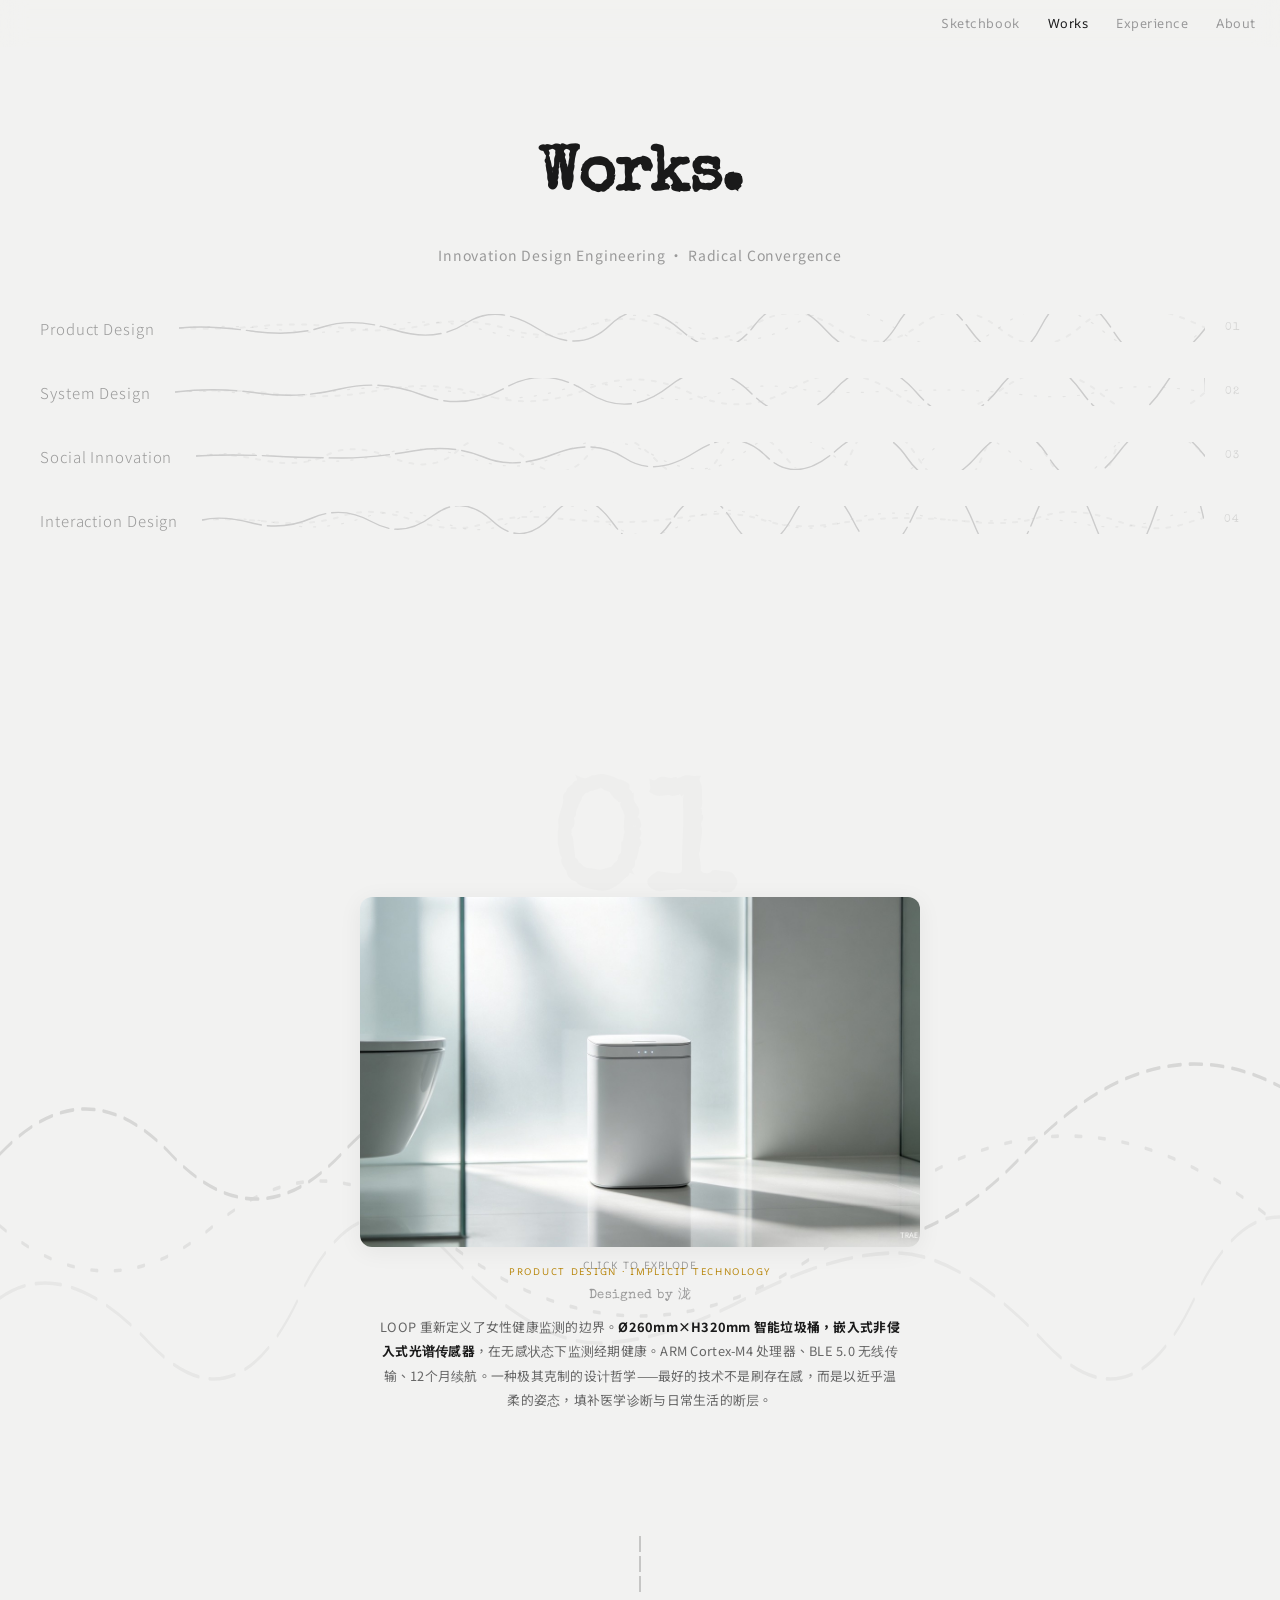
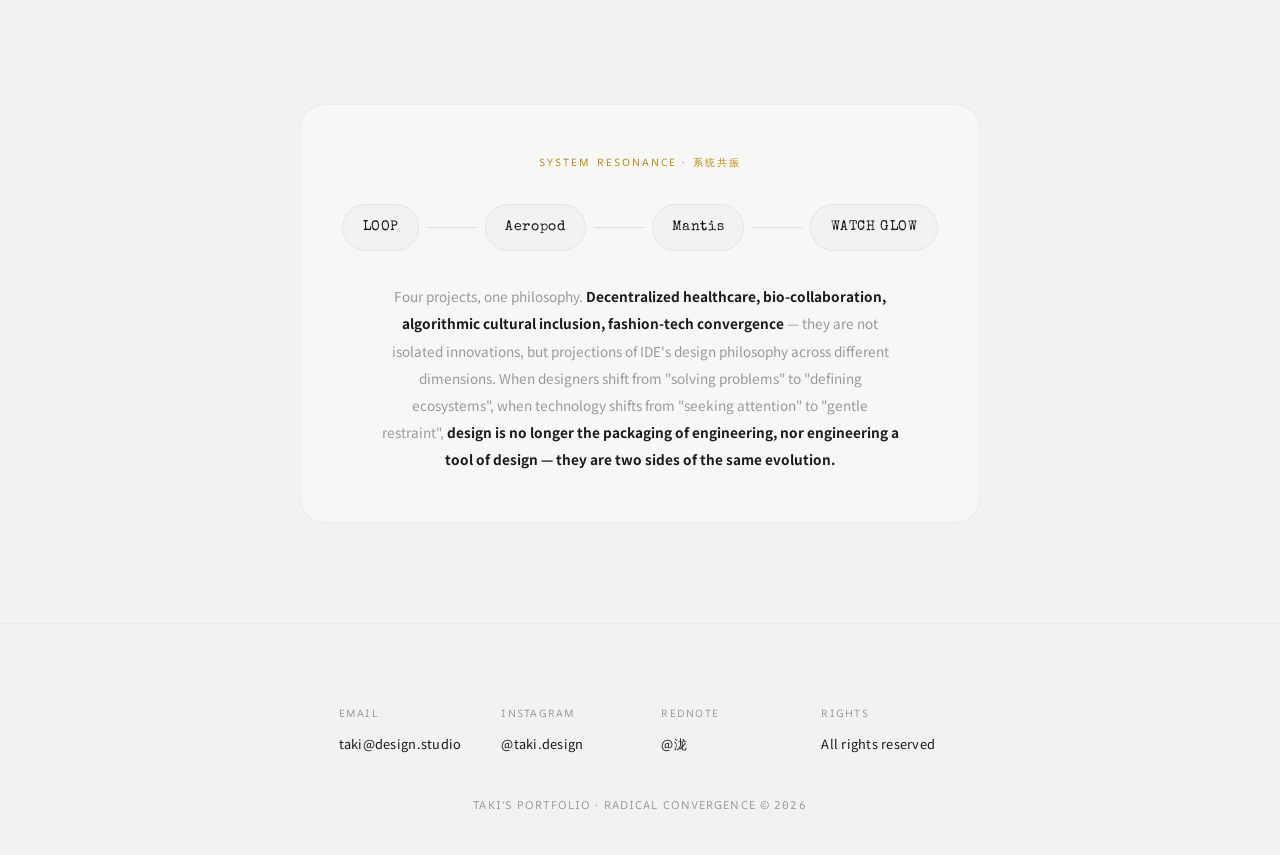
==== index.html @ 467ad5ac "Add files via upload" ====
<!-- Generated by Trae Work -->
<!DOCTYPE html>
<html lang="zh-CN">
<head>
<meta charset="UTF-8">
<meta name="viewport" content="width=device-width, initial-scale=1.0">
<title>Taki's Portfolio</title>
<link rel="preconnect" href="https://fonts.googleapis.com">
<link rel="preconnect" href="https://fonts.gstatic.com" crossorigin>
<link href="https://fonts.googleapis.com/css2?family=Special+Elite&display=swap" rel="stylesheet">
<link href="https://fonts.googleapis.com/css2?family=AR+One+Sans:wght@400;500&display=swap" rel="stylesheet">
<link href="https://fonts.googleapis.com/css2?family=Noto+Sans+HK:wght@300;400;700&display=swap" rel="stylesheet">
<style>
:root{
  --bg:#F2F2F1;--ink:#1a1a1a;--muted:#999;--rule:#ccc;--accent:#b8860b;
  --font-title:'Special Elite','Noto Sans HK',serif;
  --font-nav:'AR One Sans',-apple-system,sans-serif;
  --font-body:'Noto Sans HK','Noto Sans SC',-apple-system,sans-serif;
}
*,*::before,*::after{box-sizing:border-box;margin:0;padding:0}
html{scroll-behavior:smooth;background:var(--bg);color:var(--ink);font-family:var(--font-body);font-size:16px;line-height:1.8;-webkit-font-smoothing:antialiased}
body{background:var(--bg);overflow-x:hidden}
::-webkit-scrollbar{width:3px}
::-webkit-scrollbar-track{background:transparent}
::-webkit-scrollbar-thumb{background:rgba(0,0,0,0.1);border-radius:2px}
::selection{background:rgba(0,0,0,0.08)}

/* ===== 固定头部 ===== */
header{
  display:flex;justify-content:flex-end;align-items:center;
  padding:12px 24px;position:fixed;top:0;left:0;right:0;z-index:100;
  background:rgba(242,242,241,0.8);backdrop-filter:blur(12px);-webkit-backdrop-filter:blur(12px);
}
.nav-links{display:flex;gap:28px;font-size:13px;font-family:var(--font-nav);letter-spacing:.04em}
.nav-links a{color:var(--muted);text-decoration:none;transition:color .25s}
.nav-links a:hover{color:#555}
.nav-links a.active{color:var(--ink)}

/* ===== 介绍区域 ===== */
.intro{padding:120px 24px 80px;text-align:center}
.intro-title{font-family:var(--font-title);font-size:clamp(42px,6vw,64px);font-weight:700;letter-spacing:-1px;margin-bottom:8px}
.intro-sub{font-family:var(--font-body);font-size:14px;color:var(--muted);letter-spacing:.06em}

/* 液态玻璃标题 */
.liquid-title{display:flex;justify-content:center;align-items:center;flex-wrap:wrap;padding:40px 0 60px;gap:0;user-select:none}
.liquid-title .char{
  display:inline-block;font-family:var(--font-title);font-weight:700;
  font-size:clamp(64px,10vw,120px);line-height:1;letter-spacing:0;
  background:linear-gradient(180deg,rgba(255,255,255,0.95),rgba(220,220,225,0.7),rgba(180,185,195,0.5),rgba(210,215,220,0.65),rgba(255,255,255,0.9),rgba(200,205,215,0.55));
  -webkit-background-clip:text;background-clip:text;-webkit-text-fill-color:transparent;
  text-shadow:0 0 40px rgba(180,190,200,0.3),0 0 80px rgba(160,170,190,0.15),1px 1px 0 rgba(255,255,255,0.5),-1px -1px 0 rgba(0,0,0,0.04),2px 4px 8px rgba(0,0,0,0.06),0 8px 32px rgba(0,0,0,0.04);
  filter:drop-shadow(0 0 2px rgba(190,200,210,0.4));
  animation:charFloat var(--dur,8s) ease-in-out infinite;animation-delay:var(--delay,0s);position:relative;
}
@keyframes charFloat{
  0%,100%{transform:translateY(0) translateX(0) rotate(var(--rot,0deg)) scale(1)}
  15%{transform:translateY(var(--y1,-12px)) translateX(var(--x1,4px)) rotate(calc(var(--rot,0deg) + 1.5deg)) scale(1.015)}
  35%{transform:translateY(var(--y2,10px)) translateX(var(--x2,-6px)) rotate(calc(var(--rot,0deg) - 2deg)) scale(0.992)}
  55%{transform:translateY(var(--y3,-8px)) translateX(var(--x3,3px)) rotate(calc(var(--rot,0deg) + 2.5deg)) scale(1.01)}
  75%{transform:translateY(var(--y4,6px)) translateX(var(--x4,-5px)) rotate(calc(var(--rot,0deg) - 1deg)) scale(0.995)}
  90%{transform:translateY(var(--y5,-4px)) translateX(var(--x5,2px)) rotate(calc(var(--rot,0deg) + 0.8deg)) scale(1.005)}
}
.liquid-title .char::after{
  content:attr(data-char);position:absolute;top:0;left:0;font-family:inherit;font-weight:inherit;font-size:inherit;
  background:linear-gradient(135deg,rgba(180,140,200,0.25),rgba(140,180,220,0.2),rgba(200,180,150,0.25),rgba(170,200,180,0.2));
  -webkit-background-clip:text;background-clip:text;-webkit-text-fill-color:transparent;
  transform:translate(2px,-1px);z-index:-1;pointer-events:none;
  animation:dispersionShift 3s ease-in-out infinite;animation-delay:var(--delay,0s);
}
@keyframes dispersionShift{0%,100%{transform:translate(2px,-1px);opacity:0.5}33%{transform:translate(-1.5px,2px);opacity:0.7}66%{transform:translate(3px,0.5px);opacity:0.35}}

/* 波浪导航线 — 液态流动动画 */
.category-nav{padding:40px 0 60px;max-width:1200px;margin:0 auto}
.category-line{display:flex;align-items:center;margin-bottom:24px;cursor:pointer;position:relative;padding:6px 0}
.category-line .label{font-family:var(--font-body);font-size:15px;font-weight:300;color:var(--muted);letter-spacing:.06em;white-space:nowrap;padding-right:24px;flex-shrink:0;transition:color .5s}
.category-line:hover .label{color:var(--ink)}
.category-line .line{flex:1;height:28px;position:relative;overflow:visible}
.category-line .line svg{position:absolute;top:0;left:0;width:100%;height:100%}
/* 底层波浪 — 粗线，缓慢流动 */
.category-line .line .w-base{fill:none;stroke:rgba(0,0,0,.04);stroke-width:2;stroke-linecap:round;animation:waveDrift 5s linear infinite}
/* 中层波浪 — 偏移相位，半透明 */
.category-line .line .w-mid{fill:none;stroke:rgba(0,0,0,.06);stroke-width:1.2;stroke-linecap:round;animation:waveDrift 4s linear infinite reverse}
/* 顶层波浪 — 主线条，流动 */
.category-line .line .w-top{fill:none;stroke:var(--rule);stroke-width:1.4;stroke-linecap:round;transition:stroke .5s;animation:waveFlow 3.5s ease-in-out infinite}
.category-line:hover .line .w-top{stroke:var(--accent)}
/* 高光线 — 液态光泽 */
.category-line .line .w-glow{fill:none;stroke:rgba(184,134,11,.15);stroke-width:1;stroke-linecap:round;animation:waveFlow 3.5s ease-in-out infinite .5s;opacity:0;transition:opacity .5s}
.category-line:hover .line .w-glow{opacity:1}
.category-line .index{font-family:var(--font-title);font-size:.7rem;color:rgba(0,0,0,.12);letter-spacing:.08em;padding-left:20px;flex-shrink:0;transition:color .5s}
.category-line:hover .index{color:var(--accent)}
@keyframes waveFlow{0%,100%{stroke-dashoffset:0}50%{stroke-dashoffset:40}}
@keyframes waveDrift{0%{stroke-dashoffset:0}100%{stroke-dashoffset:120}}

/* ===== 面板波浪底纹 ===== */
.panel-wave-bg{
  position:absolute;inset:0;pointer-events:none;z-index:0;overflow:hidden;
  opacity:.12;
}
.panel-wave-bg svg{
  position:absolute;width:200%;height:100%;
  animation:panelWaveSway 12s linear infinite;
}
.panel-wave-bg svg:nth-child(2){animation-duration:16s;animation-direction:reverse;opacity:.6;top:8%}
.panel-wave-bg svg:nth-child(3){animation-duration:20s;top:16%;opacity:.4}
.panel-wave-bg path{fill:none;stroke:var(--ink);stroke-width:.8;stroke-linecap:round}
@keyframes panelWaveSway{0%{transform:translateX(0)}100%{transform:translateX(-50%)}}

/* 液态流失特效 */
.liquid-strip{position:absolute;top:0;background-size:cover;background-repeat:no-repeat;filter:blur(0px);transition:transform .9s cubic-bezier(.4,0,.2,1),opacity .9s ease .15s,filter .9s ease;pointer-events:none;z-index:10;border-radius:0}
.liquid-strip.melt{transform:scaleY(3.5) translateY(40px);filter:blur(5px);opacity:0}

/* ===== 全屏滚动容器 ===== */
.snap-container{
  scroll-snap-type:y mandatory;
  overflow-y:scroll;
  height:100vh;
  scroll-behavior:smooth;
}

/* ===== 每个产品面板 ===== */
.project-panel{
  scroll-snap-align:start;
  height:100vh;
  position:relative;
  display:flex;flex-direction:column;align-items:center;justify-content:center;
  overflow:hidden;
  background:var(--bg);
  padding:60px 24px;
}

/* 项目编号 */
.panel-number{
  position:absolute;top:80px;left:50%;transform:translateX(-50%);
  font-family:var(--font-title);font-size:clamp(5rem,12vw,10rem);font-weight:700;
  color:rgba(0,0,0,.015);line-height:1;user-select:none;pointer-events:none;z-index:0;
}

/* 产品图容器 */
.product-stage{
  position:relative;z-index:2;cursor:pointer;
  width:min(560px,80vw);
  transition:transform .3s;
}
.product-stage:hover{transform:scale(1.005)}

/* 产品图 */
.product-img{
  width:100%;height:auto;aspect-ratio:16/10;object-fit:cover;
  border-radius:12px;
  box-shadow:0 4px 24px rgba(0,0,0,.06);
  transition:opacity .6s;
  display:block;
}
.product-img.dissolved{opacity:0;pointer-events:none;transition:opacity .8s ease}

/* 点击提示 */
.click-cue{
  position:absolute;bottom:-28px;left:50%;transform:translateX(-50%);
  font-family:var(--font-nav);font-size:.65rem;letter-spacing:.12em;
  color:var(--muted);text-transform:uppercase;white-space:nowrap;
  pointer-events:none;transition:opacity .3s;
}
.product-stage.dissolved .click-cue{opacity:0}

/* 产品信息文字 */
.panel-info{
  text-align:center;margin-top:16px;z-index:2;
  max-width:520px;transition:opacity .5s;
}
.panel-info .panel-tag{
  font-family:var(--font-nav);font-size:.6rem;letter-spacing:.18em;text-transform:uppercase;color:var(--accent);
}
.panel-info .panel-designer{
  font-family:var(--font-title);font-size:.8rem;color:var(--muted);letter-spacing:.04em;margin-top:4px;
}
.panel-info .panel-desc{
  font-family:var(--font-body);font-size:.8rem;line-height:1.9;color:#666;letter-spacing:.02em;margin-top:8px;
}
.panel-info .panel-desc strong{font-weight:700;color:var(--ink)}

/* ===== 爆炸图 ===== */
/* 爆炸阶段容器 */
.exploded-phase{
  position:absolute;inset:0;z-index:15;pointer-events:none;
  display:flex;align-items:center;justify-content:center;
}
.exploded-phase.active{pointer-events:auto}

/* 爆炸组件 —— 按空间拼接位置排列 */
.exploded-part{
  position:absolute;top:50%;left:50%;
  width:min(150px,24vw);
  transform:translate(-50%,-50%) scale(0);
  opacity:0;
  transition:transform .7s cubic-bezier(.34,1.56,.64,1),opacity .4s;
  cursor:pointer;z-index:2;
}
.exploded-part.burst{
  transform:translate(var(--tx),var(--ty)) scale(1);
  opacity:1;
}
.exploded-part .part-img{
  width:100%;aspect-ratio:16/10;object-fit:cover;
  border-radius:8px;box-shadow:0 6px 24px rgba(0,0,0,.1);
  transition:box-shadow .3s,transform .3s;
}
.exploded-part:hover .part-img{box-shadow:0 10px 36px rgba(0,0,0,.16);transform:scale(1.04)}
.exploded-part .part-label{
  display:block;text-align:center;margin-top:4px;
  font-family:var(--font-nav);font-size:.6rem;letter-spacing:.06em;
  color:var(--ink);opacity:0;transform:translateY(6px);
  transition:all .4s .15s;
}
.exploded-part.burst .part-label{opacity:1;transform:translateY(0)}

/* 连接线 */
.exploded-svg{
  position:absolute;top:0;left:0;width:100%;height:100%;
  pointer-events:none;z-index:1;
}
.exploded-line{
  fill:none;stroke:rgba(184,134,11,.3);stroke-width:1;
  stroke-dasharray:6 4;opacity:0;transition:opacity .3s;
}
.exploded-line.burst{opacity:1;animation:drawLine .8s ease-out forwards}
@keyframes drawLine{from{stroke-dashoffset:300}to{stroke-dashoffset:0}}

/* 详情浮层 */
.exploded-detail{
  display:none;position:absolute;z-index:25;
  background:rgba(255,255,255,.92);backdrop-filter:blur(16px);-webkit-backdrop-filter:blur(16px);
  border:1px solid rgba(0,0,0,.08);border-radius:12px;
  padding:1rem 1.2rem;box-shadow:0 8px 32px rgba(0,0,0,.08);
  text-align:center;pointer-events:none;width:220px;
}
.exploded-detail .detail-name{
  font-family:var(--font-title);font-size:.8rem;font-weight:700;color:var(--ink);margin-bottom:.3rem;
}
.exploded-detail .detail-desc{
  font-family:var(--font-body);font-size:.7rem;color:var(--muted);line-height:1.6;
}

/* Collapse 按钮 */
.collapse-btn{
  display:none;position:absolute;bottom:24px;left:50%;transform:translateX(-50%);
  padding:8px 24px;font-family:var(--font-nav);font-size:.65rem;letter-spacing:.1em;
  text-transform:uppercase;color:var(--muted);background:transparent;
  border:1px solid rgba(0,0,0,.12);border-radius:20px;cursor:pointer;
  transition:all .3s;z-index:20;
}
.collapse-btn:hover{color:var(--ink);border-color:rgba(0,0,0,.3)}
.collapse-btn.visible{display:block}

/* 滚动指示器 */
.scroll-indicator{
  position:absolute;bottom:12px;left:50%;transform:translateX(-50%);
  display:flex;flex-direction:column;align-items:center;gap:4px;
  opacity:0;transition:opacity .5s;pointer-events:none;z-index:1;
}
.scroll-indicator span{
  width:1px;height:16px;background:var(--muted);animation:scrollFade 2s ease-in-out infinite;
}
.scroll-indicator span:nth-child(2){animation-delay:.3s}
.scroll-indicator span:nth-child(3){animation-delay:.6s}
@keyframes scrollFade{0%,100%{opacity:.2}50%{opacity:.8}}
.scroll-indicator.visible{opacity:1}

/* ===== 系统与页脚 ===== */
.system-section{padding:100px 24px;text-align:center;background:var(--bg)}
.system-box{max-width:680px;margin:0 auto;padding:3rem 2rem;background:rgba(255,255,255,.4);backdrop-filter:blur(20px);-webkit-backdrop-filter:blur(20px);border:1px solid rgba(0,0,0,.05);border-radius:24px}
.system-label{font-family:var(--font-nav);font-size:.65rem;letter-spacing:.2em;text-transform:uppercase;color:var(--accent);margin-bottom:2rem}
.system-nodes{display:flex;justify-content:center;align-items:center;gap:0;flex-wrap:wrap;margin-bottom:2rem}
.system-node{font-family:var(--font-title);font-size:.9rem;color:var(--ink);letter-spacing:.04em;padding:.6rem 1.2rem;background:rgba(0,0,0,.02);border:1px solid rgba(0,0,0,.06);border-radius:40px}
.system-connector{width:50px;height:1px;background:rgba(0,0,0,.1);align-self:center;margin:0 .5rem}
.system-text{font-family:var(--font-body);font-size:.85rem;line-height:2;color:var(--muted);max-width:520px;margin:0 auto}
.system-text strong{font-weight:700;color:var(--ink)}

footer{padding:80px 24px 40px;text-align:center;border-top:1px solid rgba(0,0,0,.04);background:var(--bg)}
.footer-grid{display:flex;justify-content:center;gap:40px;flex-wrap:wrap;margin-bottom:40px}
.footer-col{text-align:left;min-width:120px}
.footer-col .label{font-family:var(--font-nav);font-size:.65rem;letter-spacing:.12em;text-transform:uppercase;color:var(--muted);margin-bottom:.6rem}
.footer-col .value{font-family:var(--font-body);font-size:.8rem;color:var(--ink);letter-spacing:.02em;line-height:1.8}
.footer-col a{color:var(--ink);text-decoration:none}
.footer-col a:hover{text-decoration:underline}
.footer-credit{font-family:var(--font-nav);font-size:.7rem;letter-spacing:.1em;color:var(--muted);text-transform:uppercase}

@media(max-width:768px){
  .project-panel{padding:80px 16px}
  .product-stage{width:min(400px,90vw)}
  .exploded-part{width:min(110px,30vw)}
  .panel-number{top:80px;font-size:clamp(3.5rem,10vw,6rem)}
  .footer-grid{gap:24px}
  .system-nodes{flex-direction:column;gap:1rem}
  .system-connector{width:1px;height:24px;margin:0}
}
@media(max-width:480px){
  .product-stage{width:min(300px,92vw)}
  .exploded-part{width:min(90px,36vw)}
  .exploded-detail{width:180px;padding:.7rem}
}
</style>
</head>
<body>

<header>
  <nav class="nav-links">
    <a href="#">Sketchbook</a>
    <a href="#" class="active">Works</a>
    <a href="#">Experience</a>
    <a href="#">About</a>
  </nav>
</header>

<!-- 介绍 -->
<div class="intro">
  <h1 class="intro-title">Works.</h1>
  <p class="intro-sub">Innovation Design Engineering · Radical Convergence</p>
  <div class="category-nav">
    <div class="category-line" data-project="loop"><span class="label">Product Design</span><span class="line"><svg viewBox="0 0 1000 28" preserveAspectRatio="none"><path class="w-base" d="M0,14 Q40,16 80,12 T160,14 T240,11 T320,15 T400,12 T480,16 T560,11 T640,14 T720,12 T800,15 T880,11 T1000,14" stroke-dasharray="4 8"/><path class="w-mid" d="M0,14 Q50,10 100,16 T200,12 T300,17 T400,11 T500,15 T600,10 T700,16 T800,13 T900,17 T1000,14" stroke-dasharray="2 12"/><path class="w-top" d="M0,14 Q30,11 70,17 T140,13 T210,16 T280,9 T350,15 T420,11 T490,17 T560,12 T630,16 T700,10 T770,15 T840,12 T910,17 T1000,14" stroke-dasharray="60 6"/><path class="w-glow" d="M0,14 Q30,11 70,17 T140,13 T210,16 T280,9 T350,15 T420,11 T490,17 T560,12 T630,16 T700,10 T770,15 T840,12 T910,17 T1000,14" stroke-dasharray="40 10"/></svg></span><span class="index">01</span></div>
    <div class="category-line" data-project="aeropod"><span class="label">System Design</span><span class="line"><svg viewBox="0 0 1000 28" preserveAspectRatio="none"><path class="w-base" d="M0,14 Q50,10 100,16 T200,12 T300,17 T400,11 T500,15 T600,10 T700,16 T800,13 T900,17 T1000,14" stroke-dasharray="4 8"/><path class="w-mid" d="M0,14 Q35,12 75,16 T150,14 T225,10 T300,18 T375,12 T450,14 T525,16 T600,10 T675,14 T750,12 T825,17 T900,13 T1000,14" stroke-dasharray="2 12"/><path class="w-top" d="M0,14 Q40,9 80,15 T160,11 T240,17 T320,10 T400,14 T480,8 T560,16 T640,12 T720,15 T800,10 T880,14 T960,8 T1000,14" stroke-dasharray="60 6"/><path class="w-glow" d="M0,14 Q40,9 80,15 T160,11 T240,17 T320,10 T400,14 T480,8 T560,16 T640,12 T720,15 T800,10 T880,14 T960,8 T1000,14" stroke-dasharray="40 10"/></svg></span><span class="index">02</span></div>
    <div class="category-line" data-project="mantis"><span class="label">Social Innovation</span><span class="line"><svg viewBox="0 0 1000 28" preserveAspectRatio="none"><path class="w-base" d="M0,14 Q25,10 65,18 T130,13 T195,16 T260,8 T325,15 T390,11 T455,17 T520,12 T585,16 T650,10 T715,15 T780,13 T845,17 T910,12 T1000,14" stroke-dasharray="4 8"/><path class="w-mid" d="M0,14 Q45,8 95,16 T185,12 T275,17 T365,10 T455,14 T545,9 T635,16 T725,13 T815,17 T905,11 T1000,14" stroke-dasharray="2 12"/><path class="w-top" d="M0,14 Q35,12 75,14 T145,16 T215,9 T285,15 T355,12 T425,16 T495,10 T565,14 T635,8 T705,16 T775,13 T845,15 T915,10 T1000,14" stroke-dasharray="60 6"/><path class="w-glow" d="M0,14 Q35,12 75,14 T145,16 T215,9 T285,15 T355,12 T425,16 T495,10 T565,14 T635,8 T705,16 T775,13 T845,15 T915,10 T1000,14" stroke-dasharray="40 10"/></svg></span><span class="index">03</span></div>
    <div class="category-line" data-project="watchglow"><span class="label">Interaction Design</span><span class="line"><svg viewBox="0 0 1000 28" preserveAspectRatio="none"><path class="w-base" d="M0,14 Q30,12 70,16 T140,10 T210,14 T280,18 T350,12 T420,16 T490,10 T560,14 T630,18 T700,12 T770,16 T840,10 T910,14 T980,18 T1000,14" stroke-dasharray="4 8"/><path class="w-mid" d="M0,14 Q40,10 80,18 T160,12 T240,16 T320,10 T400,14 T480,18 T560,12 T640,16 T720,10 T800,14 T880,18 T960,12 T1000,14" stroke-dasharray="2 12"/><path class="w-top" d="M0,14 Q20,9 50,17 T110,12 T170,16 T230,10 T290,15 T350,9 T410,17 T470,13 T530,16 T590,10 T650,15 T710,9 T770,17 T830,13 T890,16 T950,10 T1000,14" stroke-dasharray="60 6"/><path class="w-glow" d="M0,14 Q20,9 50,17 T110,12 T170,16 T230,10 T290,15 T350,9 T410,17 T470,13 T530,16 T590,10 T650,15 T710,9 T770,17 T830,13 T890,16 T950,10 T1000,14" stroke-dasharray="40 10"/></svg></span><span class="index">04</span></div>
  </div>
</div>

<!-- 全屏滚动产品面板 -->
<div class="snap-container" id="snapContainer">

  <!-- ==================== LOOP ==================== -->
  <section class="project-panel" id="loop-panel">
    <div class="panel-number">01</div>
    <div class="panel-wave-bg">
      <svg viewBox="0 0 1200 200" preserveAspectRatio="none"><path d="M0,100 Q40,80 80,100 T160,100 T240,80 T320,100 T400,120 T480,100 T560,80 T640,100 T720,120 T800,100 T880,80 T960,100 T1040,120 T1120,100 T1200,100" stroke-dasharray="6 4"/></svg>
      <svg viewBox="0 0 1200 200" preserveAspectRatio="none"><path d="M0,100 Q50,120 100,100 T200,100 T300,120 T400,100 T500,80 T600,100 T700,120 T800,100 T900,80 T1000,100 T1100,120 T1200,100" stroke-dasharray="3 8"/></svg>
      <svg viewBox="0 0 1200 200" preserveAspectRatio="none"><path d="M0,100 Q30,90 70,110 T140,100 T210,90 T280,110 T350,100 T420,90 T490,110 T560,100 T630,90 T700,110 T770,100 T840,90 T910,110 T980,100 T1050,90 T1120,110 T1200,100" stroke-dasharray="12 5"/></svg>
    </div>

    <div class="product-stage" id="loop-stage">
      <img class="product-img" id="loop-img" src="assets/loop_hero.jpg" alt="LOOP">
      <span class="click-cue">Click to Explode</span>
    </div>

    <div class="panel-info" id="loop-info">
      <p class="panel-tag">Product Design · Implicit Technology</p>
      <p class="panel-designer">Designed by 泷</p>
      <p class="panel-desc">LOOP 重新定义了女性健康监测的边界。<strong>Ø260mm×H320mm 智能垃圾桶，嵌入式非侵入式光谱传感器</strong>，在无感状态下监测经期健康。ARM Cortex-M4 处理器、BLE 5.0 无线传输、12个月续航。一种极其克制的设计哲学——最好的技术不是刷存在感，而是以近乎温柔的姿态，填补医学诊断与日常生活的断层。</p>
    </div>

    <!-- 爆炸图阶段 -->
    <div class="exploded-phase" id="loop-phase">
      <!-- 空间拼接位置：LOOP 垃圾桶结构 -->
      <!-- 顶盖 → 上 -->
      <div class="exploded-part" data-part="top" style="--tx:clamp(-10px,-2vw,10px);--ty:clamp(-180px,-24vw,-140px)">
        <img class="part-img" src="assets/loop_top.jpg" alt="顶盖"><span class="part-label">桶盖 · 开合结构</span>
      </div>
      <!-- PCB → 右上 -->
      <div class="exploded-part" data-part="pcb" style="--tx:clamp(160px,22vw,240px);--ty:clamp(-80px,-12vw,-60px)">
        <img class="part-img" src="assets/loop_internal.jpg" alt="PCB"><span class="part-label">PCB · 主板</span>
      </div>
      <!-- 传感器 → 右 -->
      <div class="exploded-part" data-part="sensor" style="--tx:clamp(180px,26vw,260px);--ty:clamp(20px,4vw,40px)">
        <img class="part-img" src="assets/loop_sensor.jpg" alt="传感器"><span class="part-label">光学传感器阵列</span>
      </div>
      <!-- BLE → 左上 -->
      <div class="exploded-part" data-part="ble" style="--tx:clamp(-140px,-20vw,-200px);--ty:clamp(-100px,-14vw,-80px)">
        <img class="part-img" src="assets/loop_ble.jpg" alt="BLE模块"><span class="part-label">BLE 无线模块</span>
      </div>
      <!-- 云端 → 下 -->
      <div class="exploded-part" data-part="cloud" style="--tx:clamp(10px,2vw,30px);--ty:clamp(160px,22vw,200px)">
        <img class="part-img" src="assets/loop_cloud.jpg" alt="云端平台"><span class="part-label">云端健康平台</span>
      </div>
      <!-- 连接线 -->
      <svg class="exploded-svg" viewBox="0 0 1000 560" preserveAspectRatio="xMidYMid meet">
        <line class="exploded-line" id="loop-line-top" x1="500" y1="280" x2="495" y2="120"/>
        <line class="exploded-line" id="loop-line-pcb" x1="500" y1="280" x2="700" y2="200"/>
        <line class="exploded-line" id="loop-line-sensor" x1="500" y1="280" x2="720" y2="310"/>
        <line class="exploded-line" id="loop-line-ble" x1="500" y1="280" x2="320" y2="180"/>
        <line class="exploded-line" id="loop-line-cloud" x1="500" y1="280" x2="520" y2="460"/>
      </svg>
      <div class="exploded-detail" id="loop-detail"><div class="detail-name"></div><div class="detail-desc"></div></div>
      <button class="collapse-btn" id="loop-collapse">Collapse</button>
    </div>

    <div class="scroll-indicator" id="loop-scroll">
      <span></span><span></span><span></span>
    </div>
  </section>

  <!-- ==================== AEROPOD ==================== -->
  <section class="project-panel" id="aeropod-panel">
    <div class="panel-number">02</div>
    <div class="panel-wave-bg">
      <svg viewBox="0 0 1200 200" preserveAspectRatio="none"><path d="M0,100 Q45,120 90,100 T180,100 T270,120 T360,100 T450,80 T540,100 T630,120 T720,100 T810,80 T900,100 T990,120 T1080,100 T1170,80 T1200,100" stroke-dasharray="6 4"/></svg>
      <svg viewBox="0 0 1200 200" preserveAspectRatio="none"><path d="M0,100 Q35,85 75,105 T150,100 T225,115 T300,100 T375,85 T450,100 T525,115 T600,100 T675,85 T750,100 T825,115 T900,100 T975,85 T1050,100 T1125,115 T1200,100" stroke-dasharray="3 8"/></svg>
      <svg viewBox="0 0 1200 200" preserveAspectRatio="none"><path d="M0,100 Q55,110 110,90 T220,100 T330,110 T440,95 T550,105 T660,90 T770,100 T880,110 T990,95 T1100,105 T1200,100" stroke-dasharray="12 5"/></svg>
    </div>

    <div class="product-stage" id="aeropod-stage">
      <img class="product-img" id="aeropod-img" src="assets/aeropod_hero.jpg" alt="Aeropod">
      <span class="click-cue">Click to Explode</span>
    </div>

    <div class="panel-info" id="aeropod-info">
      <p class="panel-tag">System Design · Climate Resilience</p>
      <p class="panel-designer">Designed by 泷</p>
      <p class="panel-desc">Aeropod 是极高技术落地能力的缩影。<strong>IP68 防水铝合金外壳 + 钛合金 Ø8mm 微孔曝气管，深入地下 40cm</strong>，每 cm² 含 200 个纳米级气孔。太阳能供电 + 边缘AI芯片预训练 2000+ 全球土壤样本库。从宏观气候命题切入，以微观工程实现最高维度的环保理想。</p>
    </div>

    <div class="exploded-phase" id="aeropod-phase">
      <!-- 空间拼接：土壤曝气系统 -->
      <!-- 地表单元 → 上 -->
      <div class="exploded-part" data-part="surface" style="--tx:clamp(-10px,-2vw,10px);--ty:clamp(-170px,-22vw,-130px)">
        <img class="part-img" src="assets/aeropod_hero.jpg" alt="地表"><span class="part-label">地表单元</span>
      </div>
      <!-- 管道 → 右下 -->
      <div class="exploded-part" data-part="pipe" style="--tx:clamp(140px,20vw,220px);--ty:clamp(80px,12vw,110px)">
        <img class="part-img" src="assets/aeropod_internal.jpg" alt="管道"><span class="part-label">曝气管道系统</span>
      </div>
      <!-- 探头 → 下 -->
      <div class="exploded-part" data-part="probe" style="--tx:clamp(20px,4vw,50px);--ty:clamp(160px,22vw,200px)">
        <img class="part-img" src="assets/aeropod_sensor.jpg" alt="探头"><span class="part-label">土壤传感器探头</span>
      </div>
      <!-- AI核心 → 左上 -->
      <div class="exploded-part" data-part="ai" style="--tx:clamp(-140px,-20vw,-200px);--ty:clamp(-40px,-6vw,-20px)">
        <img class="part-img" src="assets/aeropod_ai.jpg" alt="AI核心"><span class="part-label">智能控制核心</span>
      </div>
      <svg class="exploded-svg" viewBox="0 0 1000 560" preserveAspectRatio="xMidYMid meet">
        <line class="exploded-line" id="aeropod-line-surface" x1="500" y1="280" x2="495" y2="130"/>
        <line class="exploded-line" id="aeropod-line-pipe" x1="500" y1="280" x2="680" y2="380"/>
        <line class="exploded-line" id="aeropod-line-probe" x1="500" y1="280" x2="540" y2="460"/>
        <line class="exploded-line" id="aeropod-line-ai" x1="500" y1="280" x2="320" y2="240"/>
      </svg>
      <div class="exploded-detail" id="aeropod-detail"><div class="detail-name"></div><div class="detail-desc"></div></div>
      <button class="collapse-btn" id="aeropod-collapse">Collapse</button>
    </div>

    <div class="scroll-indicator" id="aeropod-scroll">
      <span></span><span></span><span></span>
    </div>
  </section>

  <!-- ==================== MANTIS ==================== -->
  <section class="project-panel" id="mantis-panel">
    <div class="panel-number">03</div>
    <div class="panel-wave-bg">
      <svg viewBox="0 0 1200 200" preserveAspectRatio="none"><path d="M0,100 Q30,75 60,95 T120,100 T180,115 T240,100 T300,85 T360,100 T420,115 T480,100 T540,85 T600,100 T660,115 T720,100 T780,85 T840,100 T900,115 T960,100 T1020,85 T1080,100 T1140,115 T1200,100" stroke-dasharray="6 4"/></svg>
      <svg viewBox="0 0 1200 200" preserveAspectRatio="none"><path d="M0,100 Q40,105 80,95 T160,100 T240,105 T320,95 T400,100 T480,105 T560,95 T640,100 T720,105 T800,95 T880,100 T960,105 T1040,95 T1120,100 T1200,95" stroke-dasharray="3 8"/></svg>
      <svg viewBox="0 0 1200 200" preserveAspectRatio="none"><path d="M0,100 Q25,85 55,110 T110,100 T165,85 T220,110 T275,100 T330,85 T385,110 T440,100 T495,85 T550,110 T605,100 T660,85 T715,110 T770,100 T825,85 T880,110 T935,100 T990,85 T1045,110 T1100,100 T1155,85 T1200,100" stroke-dasharray="12 5"/></svg>
    </div>

    <div class="product-stage" id="mantis-stage">
      <img class="product-img" id="mantis-img" src="assets/mantis_hero.jpg" alt="Mantis">
      <span class="click-cue">Click to Explode</span>
    </div>

    <div class="panel-info" id="mantis-info">
      <p class="panel-tag">Social Innovation · Accessibility</p>
      <p class="panel-designer">Designed by 泷</p>
      <p class="panel-desc">Mantis 祷告椅展示了设计工程中温情的人文底色。<strong>6061-T6 航空铝合金骨架，4.2kg 自重承重 150kg，折叠体积缩小 70%</strong>。6 自由度 CNC 球铰关节 + 液压阻尼器 + 三层复合压力分布垫。创新的终点不一定是赛博未来，也可以是让每一个人都在自己的信仰与文化中，获得应有的体面。</p>
    </div>

    <div class="exploded-phase" id="mantis-phase">
      <!-- 空间拼接：祷告椅结构 -->
      <!-- 框架 → 中心偏上（主结构） -->
      <div class="exploded-part" data-part="frame" style="--tx:clamp(-10px,-2vw,10px);--ty:clamp(-100px,-14vw,-80px)">
        <img class="part-img" src="assets/mantis_hero.jpg" alt="框架"><span class="part-label">主体框架</span>
      </div>
      <!-- 左关节 → 左 -->
      <div class="exploded-part" data-part="joint" style="--tx:clamp(-180px,-26vw,-240px);--ty:clamp(20px,4vw,40px)">
        <img class="part-img" src="assets/mantis_joint.jpg" alt="关节"><span class="part-label">铰接关节系统</span>
      </div>
      <!-- 支撑垫 → 下 -->
      <div class="exploded-part" data-part="pad" style="--tx:clamp(20px,4vw,50px);--ty:clamp(150px,20vw,180px)">
        <img class="part-img" src="assets/mantis_support.jpg" alt="支撑"><span class="part-label">自适应压力分布垫</span>
      </div>
      <!-- HCI → 右 -->
      <div class="exploded-part" data-part="hci" style="--tx:clamp(160px,22vw,220px);--ty:clamp(10px,2vw,30px)">
        <img class="part-img" src="assets/mantis_hci.jpg" alt="HCI界面"><span class="part-label">人机交互界面</span>
      </div>
      <svg class="exploded-svg" viewBox="0 0 1000 560" preserveAspectRatio="xMidYMid meet">
        <line class="exploded-line" id="mantis-line-frame" x1="500" y1="280" x2="495" y2="180"/>
        <line class="exploded-line" id="mantis-line-joint" x1="500" y1="280" x2="280" y2="310"/>
        <line class="exploded-line" id="mantis-line-pad" x1="500" y1="280" x2="540" y2="450"/>
        <line class="exploded-line" id="mantis-line-hci" x1="500" y1="280" x2="700" y2="300"/>
      </svg>
      <div class="exploded-detail" id="mantis-detail"><div class="detail-name"></div><div class="detail-desc"></div></div>
      <button class="collapse-btn" id="mantis-collapse">Collapse</button>
    </div>

    <div class="scroll-indicator" id="mantis-scroll">
      <span></span><span></span><span></span>
    </div>
  </section>

  <!-- ==================== WATCH GLOW ==================== -->
  <section class="project-panel" id="watchglow-panel">
    <div class="panel-number">04</div>
    <div class="panel-wave-bg">
      <svg viewBox="0 0 1200 200" preserveAspectRatio="none"><path d="M0,100 Q25,80 55,105 T110,100 T165,115 T220,100 T275,85 T330,100 T385,115 T440,100 T495,85 T550,100 T605,115 T660,100 T715,85 T770,100 T825,115 T880,100 T935,85 T990,100 T1045,115 T1100,100 T1155,85 T1200,100" stroke-dasharray="6 4"/></svg>
      <svg viewBox="0 0 1200 200" preserveAspectRatio="none"><path d="M0,100 Q20,90 50,110 T100,100 T150,90 T200,110 T250,100 T300,90 T350,110 T400,100 T450,90 T500,110 T550,100 T600,90 T650,110 T700,100 T750,90 T800,110 T850,100 T900,90 T950,110 T1000,100 T1050,90 T1100,110 T1150,100 T1200,90" stroke-dasharray="3 8"/></svg>
      <svg viewBox="0 0 1200 200" preserveAspectRatio="none"><path d="M0,100 Q15,105 40,95 T90,100 T140,105 T190,95 T240,100 T290,105 T340,95 T390,100 T440,105 T490,95 T540,100 T590,105 T640,95 T690,100 T740,105 T790,95 T840,100 T890,105 T940,95 T990,100 T1040,105 T1090,95 T1140,100 T1190,105 T1200,100" stroke-dasharray="12 5"/></svg>
    </div>

    <div class="product-stage" id="watchglow-stage">
      <img class="product-img" id="watchglow-img" src="assets/watchglow_hero.jpg" alt="WATCH GLOW">
      <span class="click-cue">Click to Explode</span>
    </div>

    <div class="panel-info" id="watchglow-info">
      <p class="panel-tag">Interaction Design · Fashion Tech</p>
      <p class="panel-designer">Designed by 泷</p>
      <p class="panel-desc">WATCH GLOW 将智能穿戴从工具升级为时尚宣言。<strong>46mm 方表表盘 × 10.2mm 厚度，铝合金机身 + 蓝宝石玻璃，仅重 50g</strong>。核心创新"电子吧唧"——可拆卸动态徽章模块，通过 NFC 实现社交互动与自我表达。内嵌式滚轮旋钮与宝石装饰表带，100+ 运动模式、女性健康管理、eSIM 独立通信。</p>
    </div>

    <div class="exploded-phase" id="watchglow-phase">
      <!-- 空间拼接：手表结构 -->
      <!-- 表壳 → 中心偏上 -->
      <div class="exploded-part" data-part="case" style="--tx:clamp(-10px,-2vw,10px);--ty:clamp(-160px,-22vw,-120px)">
        <img class="part-img" src="assets/watchglow_hero.jpg" alt="表壳"><span class="part-label">铝合金表壳 · 蓝宝石玻璃</span>
      </div>
      <!-- 电子吧唧 → 右上 -->
      <div class="exploded-part" data-part="badge" style="--tx:clamp(160px,22vw,240px);--ty:clamp(-100px,-14vw,-80px)">
        <img class="part-img" src="assets/watchglow_badge.jpg" alt="电子吧唧"><span class="part-label">电子吧唧 · NFC社交</span>
      </div>
      <!-- 滚轮 → 右 -->
      <div class="exploded-part" data-part="crown" style="--tx:clamp(190px,26vw,280px);--ty:clamp(10px,2vw,30px)">
        <img class="part-img" src="assets/watchglow_crown.jpg" alt="滚轮"><span class="part-label">内嵌式滚轮旋钮</span>
      </div>
      <!-- 传感器PCB → 下 -->
      <div class="exploded-part" data-part="pcb" style="--tx:clamp(10px,2vw,30px);--ty:clamp(150px,20vw,180px)">
        <img class="part-img" src="assets/watchglow_internal.jpg" alt="传感器"><span class="part-label">光学心率 · PCB主板</span>
      </div>
      <!-- 表带 → 左下 -->
      <div class="exploded-part" data-part="strap" style="--tx:clamp(-180px,-26vw,-260px);--ty:clamp(20px,4vw,40px)">
        <img class="part-img" src="assets/watchglow_strap.jpg" alt="表带"><span class="part-label">宝石装饰表带</span>
      </div>
      <!-- 连接线 -->
      <svg class="exploded-svg" viewBox="0 0 1000 560" preserveAspectRatio="xMidYMid meet">
        <line class="exploded-line" id="watchglow-line-case" x1="500" y1="280" x2="495" y2="140"/>
        <line class="exploded-line" id="watchglow-line-badge" x1="500" y1="280" x2="700" y2="190"/>
        <line class="exploded-line" id="watchglow-line-crown" x1="500" y1="280" x2="740" y2="300"/>
        <line class="exploded-line" id="watchglow-line-pcb" x1="500" y1="280" x2="520" y2="450"/>
        <line class="exploded-line" id="watchglow-line-strap" x1="500" y1="280" x2="280" y2="310"/>
      </svg>
      <div class="exploded-detail" id="watchglow-detail"><div class="detail-name"></div><div class="detail-desc"></div></div>
      <button class="collapse-btn" id="watchglow-collapse">Collapse</button>
    </div>

    <div class="scroll-indicator" id="watchglow-scroll">
      <span></span><span></span><span></span>
    </div>
  </section>

</div><!-- /snap-container -->

<!-- 系统共振 -->
<div class="system-section">
  <div class="system-box">
    <p class="system-label">System Resonance · 系统共振</p>
    <div class="system-nodes">
      <span class="system-node">LOOP</span><span class="system-connector"></span>
      <span class="system-node">Aeropod</span><span class="system-connector"></span>
      <span class="system-node">Mantis</span><span class="system-connector"></span>
      <span class="system-node">WATCH GLOW</span>
    </div>
    <p class="system-text">Four projects, one philosophy. <strong>Decentralized healthcare, bio-collaboration, algorithmic cultural inclusion, fashion-tech convergence</strong> — they are not isolated innovations, but projections of IDE's design philosophy across different dimensions. When designers shift from "solving problems" to "defining ecosystems", when technology shifts from "seeking attention" to "gentle restraint", <strong>design is no longer the packaging of engineering, nor engineering a tool of design — they are two sides of the same evolution.</strong></p>
  </div>
</div>

<footer>
  <div class="footer-grid">
    <div class="footer-col"><div class="label">Email</div><div class="value"><a href="mailto:taki@design.studio">taki@design.studio</a></div></div>
    <div class="footer-col"><div class="label">Instagram</div><div class="value"><a href="#">@taki.design</a></div></div>
    <div class="footer-col"><div class="label">Rednote</div><div class="value"><a href="#">@泷</a></div></div>
    <div class="footer-col"><div class="label">Rights</div><div class="value">All rights reserved</div></div>
  </div>
  <p class="footer-credit">Taki's Portfolio · Radical Convergence &copy; 2026</p>
</footer>

<!-- ===== SCRIPTS ===== -->
<script>
(function(){
  // ===== 组件详情数据 =====
  var partData = {
    'loop-pcb':{name:'PCB · 主板',desc:'定制环形PCB，低功耗ARM Cortex-M4 @ 64MHz，512KB Flash。镀金触点与传感器模块精密连接，整体厚度仅 2.8mm。'},
    'loop-sensor':{name:'光学传感器阵列',desc:'非侵入式微型光谱分析传感器，检测血红蛋白、pH值、白细胞等 8 项生物标记物。微型透镜阵列分辨力达 0.1nm，精度对标临床实验室。'},
    'loop-ble':{name:'BLE 无线模块',desc:'Nordic nRF52840 SoC，支持 BLE 5.0 / Thread / Zigbee。AES-128 加密传输，间歇性广播策略，CR2032 电池续航 12 个月。'},
    'loop-cloud':{name:'云端健康平台',desc:'HIPAA 合规云端，AI 引擎基于 LSTM 时序分析长期趋势。数据匿名化处理，用户完全掌控共享权限，月活数据覆盖 50 万+ 用户。'},
    'loop-top':{name:'桶盖 · 开合结构',desc:'红外感应自动开合，阻尼缓降系统噪音 < 25dB。磁吸触点连接传感器模块，密封圈 360° 隔绝异味。开合寿命测试 20 万次。'},
    'aeropod-surface':{name:'地表单元',desc:'耐候性 6063 铝合金外壳，IP68 防水防尘。顶部单晶硅太阳能面板 5V/200mA 输出，LED 指示灯以颜色编码显示土壤健康状态。'},
    'aeropod-pipe':{name:'曝气管道系统',desc:'医用级钛合金 Ø8mm 微孔管，可深入地下 40cm。每 cm² 含 200 个纳米级激光钻孔气孔，精确控制 O₂ 释放速率 0.1-5mL/min。'},
    'aeropod-probe':{name:'土壤传感器探头',desc:'多参数微型传感器针 Ø3mm，同步监测温湿度（±0.3°C/±2%RH）、pH（±0.1）、含氧量及微生物活性。疏水纳米涂层防粘连。'},
    'aeropod-ai':{name:'边缘AI控制核心',desc:'ARM Cortex-M7 + NPU 协处理器，运行强化学习模型实时调整曝气策略。预训练于 2000+ 全球土壤样本库，可识别 20+ 种土壤退化模式。'},
    'mantis-frame':{name:'主体框架',desc:'6061-T6 航空铝合金骨架，FEA 优化应力分布。整体重量 4.2kg，承重 150kg（安全系数 2.5）。阳极氧化表面处理，折叠后体积缩小 70%。'},
    'mantis-joint':{name:'铰接关节系统',desc:'精密 5 轴 CNC 加工 6-DOF 球铰关节，内置微型液压阻尼器实现 0-90° 平滑角度过渡。侧面张力调节旋钮适配不同肌力水平。'},
    'mantis-pad':{name:'自适应压力分布垫',desc:'三层复合：外层透气杜邦 Tyvek 织物，中层记忆海绵，内层六边形蜂窝硅胶网格。内置 32 点压力传感器实时监测接触面分布。'},
    'mantis-hci':{name:'人机交互界面',desc:'扶手内置线性触觉反馈马达，通过振动模式提示姿势调整。配套 App 预设仪式动作序列，支持语音引导，遵循 WCAG 2.1 AA 无障碍标准。'},
    'watchglow-case':{name:'铝合金表壳 · 蓝宝石',desc:'46mm×46mm 方形表壳，7000 系航空铝合金 CNC 一体成型，厚 10.2mm，重 50g。1.75" AMOLED 屏幕覆盖合成蓝宝石玻璃，莫氏硬度 9。'},
    'watchglow-badge':{name:'电子吧唧 · NFC 社交',desc:'可拆卸 28mm×28mm 动态徽章模块，内置微型 IPS 屏幕播放 GIF 动画。NFC 芯片实现靠近即分享，磁吸触点充电，续航 72 小时独立使用。'},
    'watchglow-crown':{name:'内嵌式滚轮旋钮',desc:'微型旋转编码器 + 触觉反馈马达，32 档位 / 圈。内嵌于表壳侧面的弧形凹槽中，铝合金 CNC + 微弧氧化，IP68 防水。'},
    'watchglow-pcb':{name:'光学心率 · PCB 主板',desc:'堆叠式 4 层 PCB，集成光学心率（PPG）+ 血氧（SpO₂）传感器、6 轴运动（加速度+陀螺仪）、环境光、气压计。eSIM 芯片支持独立通信。'},
    'watchglow-strap':{name:'宝石装饰表带',desc:'316L 不锈钢精细编织表带，嵌入式天然红宝石装饰件。快速释放弹簧杆，适配 22mm 标准表耳。多种配色：樱粉、星空紫、松绿。'}
  };

  // ===== 液态流失特效 =====
  function liquidMelt(img, stage, onComplete){
    if(!img.complete || img.naturalWidth===0){onComplete();return;}
    var iw = img.offsetWidth, ih = img.offsetHeight;
    var strips = 18; // 竖条数量
    var sw = iw/strips;
    var src = img.src;
    var els = [];

    for(var i=0; i<strips; i++){
      var strip = document.createElement('div');
      strip.className = 'liquid-strip';
      strip.style.left = (i*sw) + 'px';
      strip.style.width = (sw+0.5) + 'px';
      strip.style.height = ih + 'px';
      strip.style.backgroundImage = 'url('+src+')';
      strip.style.backgroundPosition = (-i*sw)+'px 0';
      strip.style.backgroundSize = iw+'px '+ih+'px';
      stage.appendChild(strip);
      els.push(strip);
    }
    img.classList.add('dissolved');

    // 上下两端先开始融化，中间稍晚——模拟从四周向中心流失
    var half = Math.floor(strips/2);
    els.forEach(function(s, i){
      var delay = Math.abs(i-half) * 25; // 越靠近边缘越早
      setTimeout(function(){s.classList.add('melt')}, delay);
    });

    setTimeout(function(){
      els.forEach(function(s){if(s.parentNode)s.parentNode.removeChild(s)});
      onComplete();
    }, 1100);
  }

  // ===== 初始化每个产品面板 =====
  var projects = ['loop','aeropod','mantis','watchglow'];

  projects.forEach(function(proj){
    var panel = document.getElementById(proj+'-panel');
    var stage = document.getElementById(proj+'-stage');
    var img = document.getElementById(proj+'-img');
    var phase = document.getElementById(proj+'-phase');
    var parts = phase.querySelectorAll('.exploded-part');
    var lines = phase.querySelectorAll('.exploded-line');
    var detail = document.getElementById(proj+'-detail');
    var collapseBtn = document.getElementById(proj+'-collapse');
    var info = document.getElementById(proj+'-info');
    var scrollInd = document.getElementById(proj+'-scroll');
    var exploded = false;

    function showDetail(partEl, partName){
      var k = proj+'-'+partName;
      var d = partData[k];
      if(!d) return;
      detail.querySelector('.detail-name').textContent = d.name;
      detail.querySelector('.detail-desc').textContent = d.desc;
      var rect = partEl.getBoundingClientRect();
      var phaseRect = phase.getBoundingClientRect();
      detail.style.display = 'block';
      detail.style.left = (rect.left-phaseRect.left+rect.width/2)+'px';
      detail.style.top = (rect.top-phaseRect.top-12)+'px';
      detail.style.transform = 'translate(-50%,-100%)';
      clearTimeout(detail._timer);
      detail._timer = setTimeout(function(){detail.style.display='none'}, 3500);
    }

    function explodeAll(){
      if(exploded) return;
      exploded = true;

      // 液态流失
      liquidMelt(img, stage, function(){
        // 溶解完成后，显示爆炸图
        phase.classList.add('active');
        stage.classList.add('dissolved');
        collapseBtn.classList.add('visible');
        if(info) info.style.opacity = '0';
        if(scrollInd) scrollInd.classList.remove('visible');

        parts.forEach(function(p, i){
          setTimeout(function(){p.classList.add('burst')}, i*90);
          var pn = p.getAttribute('data-part');
          var line = document.getElementById(proj+'-line-'+pn);
          if(line) setTimeout(function(){line.classList.add('burst')}, i*90+120);
        });
      });
    }

    function collapseAll(){
      if(!exploded) return;
      exploded = false;
      phase.classList.remove('active');
      stage.classList.remove('dissolved');
      collapseBtn.classList.remove('visible');
      if(info) info.style.opacity = '1';
      if(scrollInd) scrollInd.classList.add('visible');
      img.classList.remove('dissolved');
      detail.style.display = 'none';
      parts.forEach(function(p){p.classList.remove('burst')});
      lines.forEach(function(l){l.classList.remove('burst')});
    }

    // 点击产品图 → 爆炸
    stage.addEventListener('click',function(e){
      if(exploded) return;
      explodeAll();
    });

    // 点击爆炸组件 → 详情
    parts.forEach(function(p){
      p.addEventListener('click',function(e){
        e.stopPropagation();
        if(!exploded) return;
        showDetail(p, p.getAttribute('data-part'));
      });
    });

    // Collapse
    collapseBtn.addEventListener('click',function(e){
      e.stopPropagation();
      collapseAll();
    });

    // 点击空白区域 → 收回
    phase.addEventListener('click',function(e){
      if(e.target===phase){
        collapseAll();
      }
    });

    // 初始显示滚动指示器
    if(scrollInd) scrollInd.classList.add('visible');
  });

  // ===== 滚动指示器淡出逻辑 =====
  var snapContainer = document.getElementById('snapContainer');
  var indicators = snapContainer.querySelectorAll('.scroll-indicator');
  var lastPanel = snapContainer.querySelectorAll('.project-panel');
  if(lastPanel.length>0 && indicators.length>0){
    // 最后一个面板隐藏指示器
    indicators[indicators.length-1].classList.remove('visible');
  }

  // 监听滚动，当前面板的指示器淡出
  function updateIndicators(){
    var panelHeight = snapContainer.clientHeight;
    var scrollTop = snapContainer.scrollTop;
    var idx = Math.round(scrollTop/panelHeight);
    indicators.forEach(function(ind, i){
      if(i===idx && i<indicators.length-1){
        ind.classList.add('visible');
      } else {
        ind.classList.remove('visible');
      }
    });
  }
  snapContainer.addEventListener('scroll', updateIndicators, {passive:true});
  updateIndicators();

  // ===== 分类导航线点击 =====
  var catLines = document.querySelectorAll('.category-line[data-project]');
  catLines.forEach(function(line){
    line.addEventListener('click', function(){
      var proj = this.getAttribute('data-project');
      var panel = document.getElementById(proj+'-panel');
      if(panel){
        panel.scrollIntoView({behavior:'smooth',block:'start'});
      }
    });
  });
})();
</script>
</body>
</html>
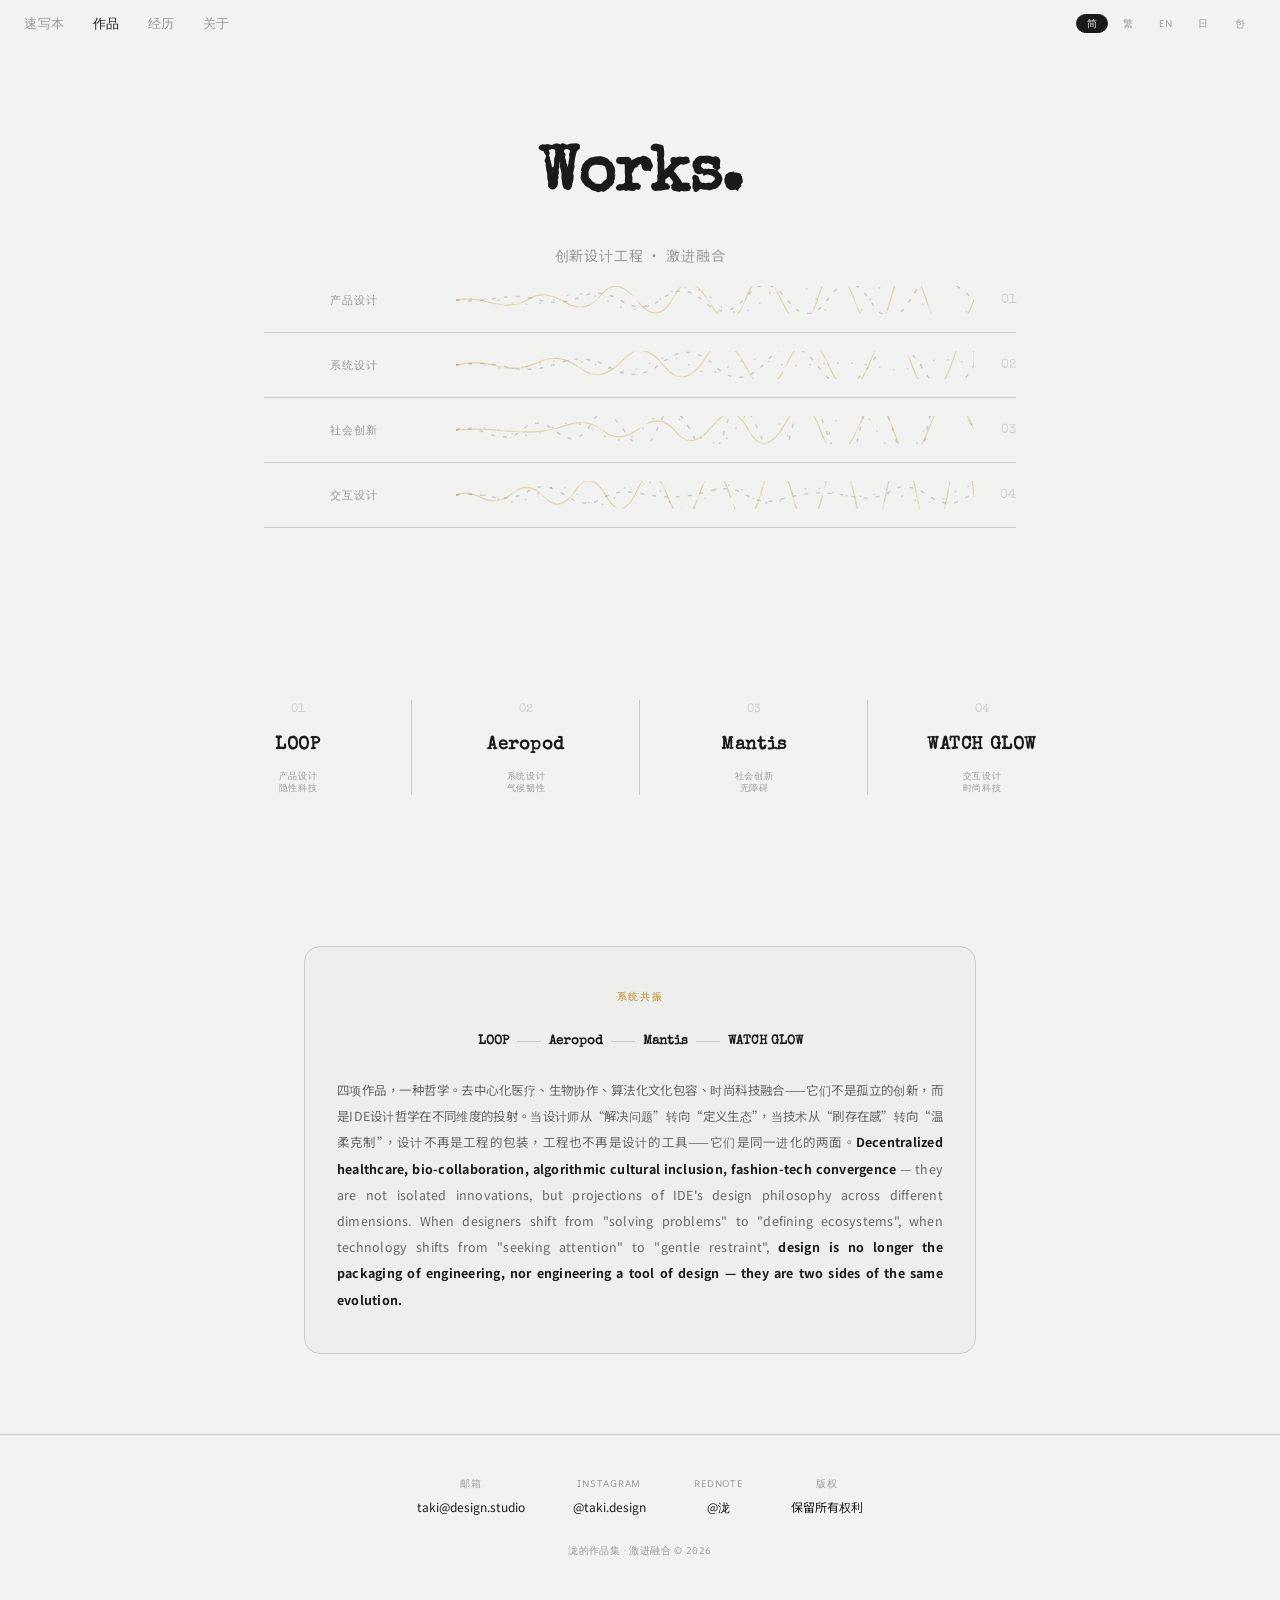
==== commit fb457b45: "Add files via upload" ====
--- a/index.html
+++ b/index.html
@@ -1,4 +1,3 @@
-<!-- Generated by Trae Work -->
 <!DOCTYPE html>
 <html lang="zh-CN">
 <head>
@@ -10,33 +9,10 @@
 <link href="https://fonts.googleapis.com/css2?family=Special+Elite&display=swap" rel="stylesheet">
 <link href="https://fonts.googleapis.com/css2?family=AR+One+Sans:wght@400;500&display=swap" rel="stylesheet">
 <link href="https://fonts.googleapis.com/css2?family=Noto+Sans+HK:wght@300;400;700&display=swap" rel="stylesheet">
+<link rel="stylesheet" href="style.css">
+<script src="i18n.js"></script>
 <style>
-:root{
-  --bg:#F2F2F1;--ink:#1a1a1a;--muted:#999;--rule:#ccc;--accent:#b8860b;
-  --font-title:'Special Elite','Noto Sans HK',serif;
-  --font-nav:'AR One Sans',-apple-system,sans-serif;
-  --font-body:'Noto Sans HK','Noto Sans SC',-apple-system,sans-serif;
-}
-*,*::before,*::after{box-sizing:border-box;margin:0;padding:0}
-html{scroll-behavior:smooth;background:var(--bg);color:var(--ink);font-family:var(--font-body);font-size:16px;line-height:1.8;-webkit-font-smoothing:antialiased}
-body{background:var(--bg);overflow-x:hidden}
-::-webkit-scrollbar{width:3px}
-::-webkit-scrollbar-track{background:transparent}
-::-webkit-scrollbar-thumb{background:rgba(0,0,0,0.1);border-radius:2px}
-::selection{background:rgba(0,0,0,0.08)}
-
-/* ===== 固定头部 ===== */
-header{
-  display:flex;justify-content:flex-end;align-items:center;
-  padding:12px 24px;position:fixed;top:0;left:0;right:0;z-index:100;
-  background:rgba(242,242,241,0.8);backdrop-filter:blur(12px);-webkit-backdrop-filter:blur(12px);
-}
-.nav-links{display:flex;gap:28px;font-size:13px;font-family:var(--font-nav);letter-spacing:.04em}
-.nav-links a{color:var(--muted);text-decoration:none;transition:color .25s}
-.nav-links a:hover{color:#555}
-.nav-links a.active{color:var(--ink)}
-
-/* ===== 介绍区域 ===== */
+/* ===== 主页面专属样式 ===== */
 .intro{padding:120px 24px 80px;text-align:center}
 .intro-title{font-family:var(--font-title);font-size:clamp(42px,6vw,64px);font-weight:700;letter-spacing:-1px;margin-bottom:8px}
 .intro-sub{font-family:var(--font-body);font-size:14px;color:var(--muted);letter-spacing:.06em}
@@ -60,243 +36,72 @@
   75%{transform:translateY(var(--y4,6px)) translateX(var(--x4,-5px)) rotate(calc(var(--rot,0deg) - 1deg)) scale(0.995)}
   90%{transform:translateY(var(--y5,-4px)) translateX(var(--x5,2px)) rotate(calc(var(--rot,0deg) + 0.8deg)) scale(1.005)}
 }
-.liquid-title .char::after{
-  content:attr(data-char);position:absolute;top:0;left:0;font-family:inherit;font-weight:inherit;font-size:inherit;
-  background:linear-gradient(135deg,rgba(180,140,200,0.25),rgba(140,180,220,0.2),rgba(200,180,150,0.25),rgba(170,200,180,0.2));
-  -webkit-background-clip:text;background-clip:text;-webkit-text-fill-color:transparent;
-  transform:translate(2px,-1px);z-index:-1;pointer-events:none;
-  animation:dispersionShift 3s ease-in-out infinite;animation-delay:var(--delay,0s);
-}
-@keyframes dispersionShift{0%,100%{transform:translate(2px,-1px);opacity:0.5}33%{transform:translate(-1.5px,2px);opacity:0.7}66%{transform:translate(3px,0.5px);opacity:0.35}}
-
-/* 波浪导航线 — 液态流动动画 */
-.category-nav{padding:40px 0 60px;max-width:1200px;margin:0 auto}
-.category-line{display:flex;align-items:center;margin-bottom:24px;cursor:pointer;position:relative;padding:6px 0}
-.category-line .label{font-family:var(--font-body);font-size:15px;font-weight:300;color:var(--muted);letter-spacing:.06em;white-space:nowrap;padding-right:24px;flex-shrink:0;transition:color .5s}
+
+/* 分类导航 — 波浪线 */
+.category-nav{padding:0 24px 60px;max-width:800px;margin:0 auto}
+.category-line{display:flex;align-items:center;gap:12px;padding:18px 0;cursor:pointer;border-bottom:1px solid var(--rule);transition:padding .3s}
+.category-line:hover{padding:22px 0}
+.category-line .label{font-family:var(--font-nav);font-size:.7rem;letter-spacing:.1em;text-transform:uppercase;color:var(--muted);min-width:180px;transition:color .3s}
 .category-line:hover .label{color:var(--ink)}
-.category-line .line{flex:1;height:28px;position:relative;overflow:visible}
-.category-line .line svg{position:absolute;top:0;left:0;width:100%;height:100%}
-/* 底层波浪 — 粗线，缓慢流动 */
-.category-line .line .w-base{fill:none;stroke:rgba(0,0,0,.04);stroke-width:2;stroke-linecap:round;animation:waveDrift 5s linear infinite}
-/* 中层波浪 — 偏移相位，半透明 */
-.category-line .line .w-mid{fill:none;stroke:rgba(0,0,0,.06);stroke-width:1.2;stroke-linecap:round;animation:waveDrift 4s linear infinite reverse}
-/* 顶层波浪 — 主线条，流动 */
-.category-line .line .w-top{fill:none;stroke:var(--rule);stroke-width:1.4;stroke-linecap:round;transition:stroke .5s;animation:waveFlow 3.5s ease-in-out infinite}
-.category-line:hover .line .w-top{stroke:var(--accent)}
-/* 高光线 — 液态光泽 */
-.category-line .line .w-glow{fill:none;stroke:rgba(184,134,11,.15);stroke-width:1;stroke-linecap:round;animation:waveFlow 3.5s ease-in-out infinite .5s;opacity:0;transition:opacity .5s}
-.category-line:hover .line .w-glow{opacity:1}
-.category-line .index{font-family:var(--font-title);font-size:.7rem;color:rgba(0,0,0,.12);letter-spacing:.08em;padding-left:20px;flex-shrink:0;transition:color .5s}
+.category-line .line{flex:1;height:28px;overflow:hidden;position:relative}
+.category-line .line svg{width:100%;height:100%;display:block}
+.category-line .line path{fill:none;stroke:var(--rule);stroke-width:1.5;vector-effect:non-scaling-stroke}
+.category-line .line .w-base{animation:waveFlow 8s linear infinite}
+.category-line .line .w-mid{animation:waveFlow 6s linear infinite;stroke:rgba(0,0,0,.12)}
+.category-line .line .w-top{animation:waveFlow 10s linear infinite;stroke:rgba(184,134,11,.2);stroke-width:1}
+.category-line .line .w-glow{animation:waveDrift 7s ease-in-out infinite;stroke:rgba(184,134,11,.12);stroke-width:1.5}
+.category-line .index{font-family:var(--font-title);font-size:.8rem;color:var(--rule);min-width:30px;text-align:right;transition:color .3s}
 .category-line:hover .index{color:var(--accent)}
-@keyframes waveFlow{0%,100%{stroke-dashoffset:0}50%{stroke-dashoffset:40}}
-@keyframes waveDrift{0%{stroke-dashoffset:0}100%{stroke-dashoffset:120}}
-
-/* ===== 面板波浪底纹 ===== */
-.panel-wave-bg{
-  position:absolute;inset:0;pointer-events:none;z-index:0;overflow:hidden;
-  opacity:.12;
-}
-.panel-wave-bg svg{
-  position:absolute;width:200%;height:100%;
-  animation:panelWaveSway 12s linear infinite;
-}
-.panel-wave-bg svg:nth-child(2){animation-duration:16s;animation-direction:reverse;opacity:.6;top:8%}
-.panel-wave-bg svg:nth-child(3){animation-duration:20s;top:16%;opacity:.4}
-.panel-wave-bg path{fill:none;stroke:var(--ink);stroke-width:.8;stroke-linecap:round}
-@keyframes panelWaveSway{0%{transform:translateX(0)}100%{transform:translateX(-50%)}}
-
-/* 液态流失特效 */
-.liquid-strip{position:absolute;top:0;background-size:cover;background-repeat:no-repeat;filter:blur(0px);transition:transform .9s cubic-bezier(.4,0,.2,1),opacity .9s ease .15s,filter .9s ease;pointer-events:none;z-index:10;border-radius:0}
-.liquid-strip.melt{transform:scaleY(3.5) translateY(40px);filter:blur(5px);opacity:0}
-
-/* ===== 全屏滚动容器 ===== */
-.snap-container{
-  scroll-snap-type:y mandatory;
-  overflow-y:scroll;
-  height:100vh;
-  scroll-behavior:smooth;
-}
-
-/* ===== 每个产品面板 ===== */
-.project-panel{
-  scroll-snap-align:start;
-  height:100vh;
-  position:relative;
-  display:flex;flex-direction:column;align-items:center;justify-content:center;
-  overflow:hidden;
-  background:var(--bg);
-  padding:60px 24px;
-}
-
-/* 项目编号 */
-.panel-number{
-  position:absolute;top:80px;left:50%;transform:translateX(-50%);
-  font-family:var(--font-title);font-size:clamp(5rem,12vw,10rem);font-weight:700;
-  color:rgba(0,0,0,.015);line-height:1;user-select:none;pointer-events:none;z-index:0;
-}
-
-/* 产品图容器 */
-.product-stage{
-  position:relative;z-index:2;cursor:pointer;
-  width:min(560px,80vw);
-  transition:transform .3s;
-}
-.product-stage:hover{transform:scale(1.005)}
-
-/* 产品图 */
-.product-img{
-  width:100%;height:auto;aspect-ratio:16/10;object-fit:cover;
-  border-radius:12px;
-  box-shadow:0 4px 24px rgba(0,0,0,.06);
-  transition:opacity .6s;
-  display:block;
-}
-.product-img.dissolved{opacity:0;pointer-events:none;transition:opacity .8s ease}
-
-/* 点击提示 */
-.click-cue{
-  position:absolute;bottom:-28px;left:50%;transform:translateX(-50%);
-  font-family:var(--font-nav);font-size:.65rem;letter-spacing:.12em;
-  color:var(--muted);text-transform:uppercase;white-space:nowrap;
-  pointer-events:none;transition:opacity .3s;
-}
-.product-stage.dissolved .click-cue{opacity:0}
-
-/* 产品信息文字 */
-.panel-info{
-  text-align:center;margin-top:16px;z-index:2;
-  max-width:520px;transition:opacity .5s;
-}
-.panel-info .panel-tag{
-  font-family:var(--font-nav);font-size:.6rem;letter-spacing:.18em;text-transform:uppercase;color:var(--accent);
-}
-.panel-info .panel-designer{
-  font-family:var(--font-title);font-size:.8rem;color:var(--muted);letter-spacing:.04em;margin-top:4px;
-}
-.panel-info .panel-desc{
-  font-family:var(--font-body);font-size:.8rem;line-height:1.9;color:#666;letter-spacing:.02em;margin-top:8px;
-}
-.panel-info .panel-desc strong{font-weight:700;color:var(--ink)}
-
-/* ===== 爆炸图 ===== */
-/* 爆炸阶段容器 */
-.exploded-phase{
-  position:absolute;inset:0;z-index:15;pointer-events:none;
-  display:flex;align-items:center;justify-content:center;
-}
-.exploded-phase.active{pointer-events:auto}
-
-/* 爆炸组件 —— 按空间拼接位置排列 */
-.exploded-part{
-  position:absolute;top:50%;left:50%;
-  width:min(150px,24vw);
-  transform:translate(-50%,-50%) scale(0);
-  opacity:0;
-  transition:transform .7s cubic-bezier(.34,1.56,.64,1),opacity .4s;
-  cursor:pointer;z-index:2;
-}
-.exploded-part.burst{
-  transform:translate(var(--tx),var(--ty)) scale(1);
-  opacity:1;
-}
-.exploded-part .part-img{
-  width:100%;aspect-ratio:16/10;object-fit:cover;
-  border-radius:8px;box-shadow:0 6px 24px rgba(0,0,0,.1);
-  transition:box-shadow .3s,transform .3s;
-}
-.exploded-part:hover .part-img{box-shadow:0 10px 36px rgba(0,0,0,.16);transform:scale(1.04)}
-.exploded-part .part-label{
-  display:block;text-align:center;margin-top:4px;
-  font-family:var(--font-nav);font-size:.6rem;letter-spacing:.06em;
-  color:var(--ink);opacity:0;transform:translateY(6px);
-  transition:all .4s .15s;
-}
-.exploded-part.burst .part-label{opacity:1;transform:translateY(0)}
-
-/* 连接线 */
-.exploded-svg{
-  position:absolute;top:0;left:0;width:100%;height:100%;
-  pointer-events:none;z-index:1;
-}
-.exploded-line{
-  fill:none;stroke:rgba(184,134,11,.3);stroke-width:1;
-  stroke-dasharray:6 4;opacity:0;transition:opacity .3s;
-}
-.exploded-line.burst{opacity:1;animation:drawLine .8s ease-out forwards}
-@keyframes drawLine{from{stroke-dashoffset:300}to{stroke-dashoffset:0}}
-
-/* 详情浮层 */
-.exploded-detail{
-  display:none;position:absolute;z-index:25;
-  background:rgba(255,255,255,.92);backdrop-filter:blur(16px);-webkit-backdrop-filter:blur(16px);
-  border:1px solid rgba(0,0,0,.08);border-radius:12px;
-  padding:1rem 1.2rem;box-shadow:0 8px 32px rgba(0,0,0,.08);
-  text-align:center;pointer-events:none;width:220px;
-}
-.exploded-detail .detail-name{
-  font-family:var(--font-title);font-size:.8rem;font-weight:700;color:var(--ink);margin-bottom:.3rem;
-}
-.exploded-detail .detail-desc{
-  font-family:var(--font-body);font-size:.7rem;color:var(--muted);line-height:1.6;
-}
-
-/* Collapse 按钮 */
-.collapse-btn{
-  display:none;position:absolute;bottom:24px;left:50%;transform:translateX(-50%);
-  padding:8px 24px;font-family:var(--font-nav);font-size:.65rem;letter-spacing:.1em;
-  text-transform:uppercase;color:var(--muted);background:transparent;
-  border:1px solid rgba(0,0,0,.12);border-radius:20px;cursor:pointer;
-  transition:all .3s;z-index:20;
-}
-.collapse-btn:hover{color:var(--ink);border-color:rgba(0,0,0,.3)}
-.collapse-btn.visible{display:block}
-
-/* 滚动指示器 */
-.scroll-indicator{
-  position:absolute;bottom:12px;left:50%;transform:translateX(-50%);
-  display:flex;flex-direction:column;align-items:center;gap:4px;
-  opacity:0;transition:opacity .5s;pointer-events:none;z-index:1;
-}
-.scroll-indicator span{
-  width:1px;height:16px;background:var(--muted);animation:scrollFade 2s ease-in-out infinite;
-}
-.scroll-indicator span:nth-child(2){animation-delay:.3s}
-.scroll-indicator span:nth-child(3){animation-delay:.6s}
-@keyframes scrollFade{0%,100%{opacity:.2}50%{opacity:.8}}
-.scroll-indicator.visible{opacity:1}
-
-/* ===== 系统与页脚 ===== */
-.system-section{padding:100px 24px;text-align:center;background:var(--bg)}
-.system-box{max-width:680px;margin:0 auto;padding:3rem 2rem;background:rgba(255,255,255,.4);backdrop-filter:blur(20px);-webkit-backdrop-filter:blur(20px);border:1px solid rgba(0,0,0,.05);border-radius:24px}
-.system-label{font-family:var(--font-nav);font-size:.65rem;letter-spacing:.2em;text-transform:uppercase;color:var(--accent);margin-bottom:2rem}
-.system-nodes{display:flex;justify-content:center;align-items:center;gap:0;flex-wrap:wrap;margin-bottom:2rem}
-.system-node{font-family:var(--font-title);font-size:.9rem;color:var(--ink);letter-spacing:.04em;padding:.6rem 1.2rem;background:rgba(0,0,0,.02);border:1px solid rgba(0,0,0,.06);border-radius:40px}
-.system-connector{width:50px;height:1px;background:rgba(0,0,0,.1);align-self:center;margin:0 .5rem}
-.system-text{font-family:var(--font-body);font-size:.85rem;line-height:2;color:var(--muted);max-width:520px;margin:0 auto}
+@keyframes waveFlow{0%{stroke-dashoffset:0}100%{stroke-dashoffset:120}}
+@keyframes waveDrift{0%,100%{stroke-dashoffset:0;opacity:.4}50%{stroke-dashoffset:40;opacity:.8}}
+
+/* 作品入口卡片 */
+.product-grid{display:grid;grid-template-columns:repeat(4,1fr);gap:0;max-width:960px;margin:0 auto 60px;padding:0 24px}
+.product-card{
+  display:flex;flex-direction:column;align-items:center;gap:8px;padding:32px 16px;
+  text-decoration:none;transition:background .3s;position:relative;
+}
+.product-card::after{content:'';position:absolute;right:0;top:20%;height:60%;width:1px;background:var(--rule)}
+.product-card:last-child::after{display:none}
+.product-card:hover{background:rgba(0,0,0,.02)}
+.product-card .card-num{font-family:var(--font-title);font-size:.75rem;color:var(--rule);transition:color .3s}
+.product-card:hover .card-num{color:var(--accent)}
+.product-card .card-name{font-family:var(--font-title);font-size:1.1rem;font-weight:700;color:var(--ink);letter-spacing:.03em;text-align:center}
+.product-card .card-tag{font-family:var(--font-nav);font-size:.55rem;color:var(--muted);letter-spacing:.06em;text-align:center;line-height:1.4}
+
+/* 系统共振 */
+.system-section{padding:60px 24px 80px;text-align:center;max-width:720px;margin:0 auto}
+.system-box{background:rgba(0,0,0,.015);border:1px solid var(--rule);border-radius:16px;padding:40px 32px}
+.system-label{font-family:var(--font-nav);font-size:.65rem;letter-spacing:.15em;text-transform:uppercase;color:var(--accent);margin-bottom:1.5rem}
+.system-nodes{display:flex;align-items:center;justify-content:center;gap:.5rem;margin-bottom:1.5rem}
+.system-node{font-family:var(--font-title);font-size:.8rem;color:var(--ink);font-weight:700}
+.system-connector{width:24px;height:1px;background:var(--rule)}
+.system-text{font-family:var(--font-body);font-size:.78rem;line-height:2.1;color:#666;letter-spacing:.02em;text-align:justify}
 .system-text strong{font-weight:700;color:var(--ink)}
 
-footer{padding:80px 24px 40px;text-align:center;border-top:1px solid rgba(0,0,0,.04);background:var(--bg)}
-.footer-grid{display:flex;justify-content:center;gap:40px;flex-wrap:wrap;margin-bottom:40px}
-.footer-col{text-align:left;min-width:120px}
-.footer-col .label{font-family:var(--font-nav);font-size:.65rem;letter-spacing:.12em;text-transform:uppercase;color:var(--muted);margin-bottom:.6rem}
-.footer-col .value{font-family:var(--font-body);font-size:.8rem;color:var(--ink);letter-spacing:.02em;line-height:1.8}
-.footer-col a{color:var(--ink);text-decoration:none}
-.footer-col a:hover{text-decoration:underline}
-.footer-credit{font-family:var(--font-nav);font-size:.7rem;letter-spacing:.1em;color:var(--muted);text-transform:uppercase}
+/* 页脚 */
+footer{padding:40px 24px 60px;text-align:center;border-top:1px solid var(--rule)}
+.footer-grid{display:flex;justify-content:center;gap:48px;margin-bottom:24px;flex-wrap:wrap}
+.footer-col .label{font-family:var(--font-nav);font-size:.6rem;letter-spacing:.1em;text-transform:uppercase;color:var(--muted);margin-bottom:4px}
+.footer-col .value{font-family:var(--font-body);font-size:.75rem;color:var(--ink)}
+.footer-col .value a{color:var(--ink);text-decoration:none;transition:color .3s}
+.footer-col .value a:hover{color:var(--accent)}
+.footer-credit{font-family:var(--font-nav);font-size:.6rem;color:var(--muted);letter-spacing:.04em;margin-top:8px}
 
 @media(max-width:768px){
-  .project-panel{padding:80px 16px}
-  .product-stage{width:min(400px,90vw)}
-  .exploded-part{width:min(110px,30vw)}
-  .panel-number{top:80px;font-size:clamp(3.5rem,10vw,6rem)}
+  .product-grid{grid-template-columns:1fr 1fr}
+  .product-card{padding:24px 12px}
+  .product-card:nth-child(2n)::after{display:none}
+  .category-line .label{min-width:120px;font-size:.62rem}
   .footer-grid{gap:24px}
   .system-nodes{flex-direction:column;gap:1rem}
   .system-connector{width:1px;height:24px;margin:0}
 }
 @media(max-width:480px){
-  .product-stage{width:min(300px,92vw)}
-  .exploded-part{width:min(90px,36vw)}
-  .exploded-detail{width:180px;padding:.7rem}
+  .product-grid{grid-template-columns:1fr}
+  .product-card::after{display:none}
+  .product-card{border-bottom:1px solid var(--rule)}
+  .category-line .label{min-width:90px;font-size:.55rem}
 }
 </style>
 </head>
@@ -304,477 +109,107 @@
 
 <header>
   <nav class="nav-links">
-    <a href="#">Sketchbook</a>
-    <a href="#" class="active">Works</a>
-    <a href="#">Experience</a>
-    <a href="#">About</a>
+    <a href="#" data-i18n="nav_sketchbook">Sketchbook</a>
+    <a href="#" class="active" data-i18n="nav_works">Works</a>
+    <a href="#" data-i18n="nav_experience">Experience</a>
+    <a href="#" data-i18n="nav_about">About</a>
   </nav>
+  <div class="lang-switcher" id="langSwitcher">
+    <button class="lang-btn active" data-lang="zh-CN">简</button>
+    <button class="lang-btn" data-lang="zh-TW">繁</button>
+    <button class="lang-btn" data-lang="en">EN</button>
+    <button class="lang-btn" data-lang="ja">日</button>
+    <button class="lang-btn" data-lang="ko">한</button>
+  </div>
 </header>
 
 <!-- 介绍 -->
 <div class="intro">
-  <h1 class="intro-title">Works.</h1>
-  <p class="intro-sub">Innovation Design Engineering · Radical Convergence</p>
+  <h1 class="intro-title" data-i18n="intro_title">Works.</h1>
+  <p class="intro-sub" data-i18n="intro_sub">Innovation Design Engineering · Radical Convergence</p>
   <div class="category-nav">
-    <div class="category-line" data-project="loop"><span class="label">Product Design</span><span class="line"><svg viewBox="0 0 1000 28" preserveAspectRatio="none"><path class="w-base" d="M0,14 Q40,16 80,12 T160,14 T240,11 T320,15 T400,12 T480,16 T560,11 T640,14 T720,12 T800,15 T880,11 T1000,14" stroke-dasharray="4 8"/><path class="w-mid" d="M0,14 Q50,10 100,16 T200,12 T300,17 T400,11 T500,15 T600,10 T700,16 T800,13 T900,17 T1000,14" stroke-dasharray="2 12"/><path class="w-top" d="M0,14 Q30,11 70,17 T140,13 T210,16 T280,9 T350,15 T420,11 T490,17 T560,12 T630,16 T700,10 T770,15 T840,12 T910,17 T1000,14" stroke-dasharray="60 6"/><path class="w-glow" d="M0,14 Q30,11 70,17 T140,13 T210,16 T280,9 T350,15 T420,11 T490,17 T560,12 T630,16 T700,10 T770,15 T840,12 T910,17 T1000,14" stroke-dasharray="40 10"/></svg></span><span class="index">01</span></div>
-    <div class="category-line" data-project="aeropod"><span class="label">System Design</span><span class="line"><svg viewBox="0 0 1000 28" preserveAspectRatio="none"><path class="w-base" d="M0,14 Q50,10 100,16 T200,12 T300,17 T400,11 T500,15 T600,10 T700,16 T800,13 T900,17 T1000,14" stroke-dasharray="4 8"/><path class="w-mid" d="M0,14 Q35,12 75,16 T150,14 T225,10 T300,18 T375,12 T450,14 T525,16 T600,10 T675,14 T750,12 T825,17 T900,13 T1000,14" stroke-dasharray="2 12"/><path class="w-top" d="M0,14 Q40,9 80,15 T160,11 T240,17 T320,10 T400,14 T480,8 T560,16 T640,12 T720,15 T800,10 T880,14 T960,8 T1000,14" stroke-dasharray="60 6"/><path class="w-glow" d="M0,14 Q40,9 80,15 T160,11 T240,17 T320,10 T400,14 T480,8 T560,16 T640,12 T720,15 T800,10 T880,14 T960,8 T1000,14" stroke-dasharray="40 10"/></svg></span><span class="index">02</span></div>
-    <div class="category-line" data-project="mantis"><span class="label">Social Innovation</span><span class="line"><svg viewBox="0 0 1000 28" preserveAspectRatio="none"><path class="w-base" d="M0,14 Q25,10 65,18 T130,13 T195,16 T260,8 T325,15 T390,11 T455,17 T520,12 T585,16 T650,10 T715,15 T780,13 T845,17 T910,12 T1000,14" stroke-dasharray="4 8"/><path class="w-mid" d="M0,14 Q45,8 95,16 T185,12 T275,17 T365,10 T455,14 T545,9 T635,16 T725,13 T815,17 T905,11 T1000,14" stroke-dasharray="2 12"/><path class="w-top" d="M0,14 Q35,12 75,14 T145,16 T215,9 T285,15 T355,12 T425,16 T495,10 T565,14 T635,8 T705,16 T775,13 T845,15 T915,10 T1000,14" stroke-dasharray="60 6"/><path class="w-glow" d="M0,14 Q35,12 75,14 T145,16 T215,9 T285,15 T355,12 T425,16 T495,10 T565,14 T635,8 T705,16 T775,13 T845,15 T915,10 T1000,14" stroke-dasharray="40 10"/></svg></span><span class="index">03</span></div>
-    <div class="category-line" data-project="watchglow"><span class="label">Interaction Design</span><span class="line"><svg viewBox="0 0 1000 28" preserveAspectRatio="none"><path class="w-base" d="M0,14 Q30,12 70,16 T140,10 T210,14 T280,18 T350,12 T420,16 T490,10 T560,14 T630,18 T700,12 T770,16 T840,10 T910,14 T980,18 T1000,14" stroke-dasharray="4 8"/><path class="w-mid" d="M0,14 Q40,10 80,18 T160,12 T240,16 T320,10 T400,14 T480,18 T560,12 T640,16 T720,10 T800,14 T880,18 T960,12 T1000,14" stroke-dasharray="2 12"/><path class="w-top" d="M0,14 Q20,9 50,17 T110,12 T170,16 T230,10 T290,15 T350,9 T410,17 T470,13 T530,16 T590,10 T650,15 T710,9 T770,17 T830,13 T890,16 T950,10 T1000,14" stroke-dasharray="60 6"/><path class="w-glow" d="M0,14 Q20,9 50,17 T110,12 T170,16 T230,10 T290,15 T350,9 T410,17 T470,13 T530,16 T590,10 T650,15 T710,9 T770,17 T830,13 T890,16 T950,10 T1000,14" stroke-dasharray="40 10"/></svg></span><span class="index">04</span></div>
+    <div class="category-line" data-project="loop">
+      <a href="loop.html" style="text-decoration:none;color:inherit;display:contents"><span class="label" data-i18n="cat_product">Product Design</span></a>
+      <span class="line"><svg viewBox="0 0 1000 28" preserveAspectRatio="none"><path class="w-base" d="M0,14 Q40,16 80,12 T160,14 T240,11 T320,15 T400,12 T480,16 T560,11 T640,14 T720,12 T800,15 T880,11 T1000,14" stroke-dasharray="4 8"/><path class="w-mid" d="M0,14 Q50,10 100,16 T200,12 T300,17 T400,11 T500,15 T600,10 T700,16 T800,13 T900,17 T1000,14" stroke-dasharray="2 12"/><path class="w-top" d="M0,14 Q30,11 70,17 T140,13 T210,16 T280,9 T350,15 T420,11 T490,17 T560,12 T630,16 T700,10 T770,15 T840,12 T910,17 T1000,14" stroke-dasharray="60 6"/><path class="w-glow" d="M0,14 Q30,11 70,17 T140,13 T210,16 T280,9 T350,15 T420,11 T490,17 T560,12 T630,16 T700,10 T770,15 T840,12 T910,17 T1000,14" stroke-dasharray="40 10"/></svg></span>
+      <a href="loop.html" style="text-decoration:none;color:inherit;display:contents"><span class="index">01</span></a>
+    </div>
+    <div class="category-line" data-project="aeropod">
+      <a href="aeropod.html" style="text-decoration:none;color:inherit;display:contents"><span class="label" data-i18n="cat_system">System Design</span></a>
+      <span class="line"><svg viewBox="0 0 1000 28" preserveAspectRatio="none"><path class="w-base" d="M0,14 Q50,10 100,16 T200,12 T300,17 T400,11 T500,15 T600,10 T700,16 T800,13 T900,17 T1000,14" stroke-dasharray="4 8"/><path class="w-mid" d="M0,14 Q35,12 75,16 T150,14 T225,10 T300,18 T375,12 T450,14 T525,16 T600,10 T675,14 T750,12 T825,17 T900,13 T1000,14" stroke-dasharray="2 12"/><path class="w-top" d="M0,14 Q40,9 80,15 T160,11 T240,17 T320,10 T400,14 T480,8 T560,16 T640,12 T720,15 T800,10 T880,14 T960,8 T1000,14" stroke-dasharray="60 6"/><path class="w-glow" d="M0,14 Q40,9 80,15 T160,11 T240,17 T320,10 T400,14 T480,8 T560,16 T640,12 T720,15 T800,10 T880,14 T960,8 T1000,14" stroke-dasharray="40 10"/></svg></span>
+      <a href="aeropod.html" style="text-decoration:none;color:inherit;display:contents"><span class="index">02</span></a>
+    </div>
+    <div class="category-line" data-project="mantis">
+      <a href="mantis.html" style="text-decoration:none;color:inherit;display:contents"><span class="label" data-i18n="cat_social">Social Innovation</span></a>
+      <span class="line"><svg viewBox="0 0 1000 28" preserveAspectRatio="none"><path class="w-base" d="M0,14 Q25,10 65,18 T130,13 T195,16 T260,8 T325,15 T390,11 T455,17 T520,12 T585,16 T650,10 T715,15 T780,13 T845,17 T910,12 T1000,14" stroke-dasharray="4 8"/><path class="w-mid" d="M0,14 Q45,8 95,16 T185,12 T275,17 T365,10 T455,14 T545,9 T635,16 T725,13 T815,17 T905,11 T1000,14" stroke-dasharray="2 12"/><path class="w-top" d="M0,14 Q35,12 75,14 T145,16 T215,9 T285,15 T355,12 T425,16 T495,10 T565,14 T635,8 T705,16 T775,13 T845,15 T915,10 T1000,14" stroke-dasharray="60 6"/><path class="w-glow" d="M0,14 Q35,12 75,14 T145,16 T215,9 T285,15 T355,12 T425,16 T495,10 T565,14 T635,8 T705,16 T775,13 T845,15 T915,10 T1000,14" stroke-dasharray="40 10"/></svg></span>
+      <a href="mantis.html" style="text-decoration:none;color:inherit;display:contents"><span class="index">03</span></a>
+    </div>
+    <div class="category-line" data-project="watchglow">
+      <a href="watchglow.html" style="text-decoration:none;color:inherit;display:contents"><span class="label" data-i18n="cat_interaction">Interaction Design</span></a>
+      <span class="line"><svg viewBox="0 0 1000 28" preserveAspectRatio="none"><path class="w-base" d="M0,14 Q30,12 70,16 T140,10 T210,14 T280,18 T350,12 T420,16 T490,10 T560,14 T630,18 T700,12 T770,16 T840,10 T910,14 T980,18 T1000,14" stroke-dasharray="4 8"/><path class="w-mid" d="M0,14 Q40,10 80,18 T160,12 T240,16 T320,10 T400,14 T480,18 T560,12 T640,16 T720,10 T800,14 T880,18 T960,12 T1000,14" stroke-dasharray="2 12"/><path class="w-top" d="M0,14 Q20,9 50,17 T110,12 T170,16 T230,10 T290,15 T350,9 T410,17 T470,13 T530,16 T590,10 T650,15 T710,9 T770,17 T830,13 T890,16 T950,10 T1000,14" stroke-dasharray="60 6"/><path class="w-glow" d="M0,14 Q20,9 50,17 T110,12 T170,16 T230,10 T290,15 T350,9 T410,17 T470,13 T530,16 T590,10 T650,15 T710,9 T770,17 T830,13 T890,16 T950,10 T1000,14" stroke-dasharray="40 10"/></svg></span>
+      <a href="watchglow.html" style="text-decoration:none;color:inherit;display:contents"><span class="index">04</span></a>
+    </div>
   </div>
 </div>
 
-<!-- 全屏滚动产品面板 -->
-<div class="snap-container" id="snapContainer">
-
-  <!-- ==================== LOOP ==================== -->
-  <section class="project-panel" id="loop-panel">
-    <div class="panel-number">01</div>
-    <div class="panel-wave-bg">
-      <svg viewBox="0 0 1200 200" preserveAspectRatio="none"><path d="M0,100 Q40,80 80,100 T160,100 T240,80 T320,100 T400,120 T480,100 T560,80 T640,100 T720,120 T800,100 T880,80 T960,100 T1040,120 T1120,100 T1200,100" stroke-dasharray="6 4"/></svg>
-      <svg viewBox="0 0 1200 200" preserveAspectRatio="none"><path d="M0,100 Q50,120 100,100 T200,100 T300,120 T400,100 T500,80 T600,100 T700,120 T800,100 T900,80 T1000,100 T1100,120 T1200,100" stroke-dasharray="3 8"/></svg>
-      <svg viewBox="0 0 1200 200" preserveAspectRatio="none"><path d="M0,100 Q30,90 70,110 T140,100 T210,90 T280,110 T350,100 T420,90 T490,110 T560,100 T630,90 T700,110 T770,100 T840,90 T910,110 T980,100 T1050,90 T1120,110 T1200,100" stroke-dasharray="12 5"/></svg>
-    </div>
-
-    <div class="product-stage" id="loop-stage">
-      <img class="product-img" id="loop-img" src="assets/loop_hero.jpg" alt="LOOP">
-      <span class="click-cue">Click to Explode</span>
-    </div>
-
-    <div class="panel-info" id="loop-info">
-      <p class="panel-tag">Product Design · Implicit Technology</p>
-      <p class="panel-designer">Designed by 泷</p>
-      <p class="panel-desc">LOOP 重新定义了女性健康监测的边界。<strong>Ø260mm×H320mm 智能垃圾桶，嵌入式非侵入式光谱传感器</strong>，在无感状态下监测经期健康。ARM Cortex-M4 处理器、BLE 5.0 无线传输、12个月续航。一种极其克制的设计哲学——最好的技术不是刷存在感，而是以近乎温柔的姿态，填补医学诊断与日常生活的断层。</p>
-    </div>
-
-    <!-- 爆炸图阶段 -->
-    <div class="exploded-phase" id="loop-phase">
-      <!-- 空间拼接位置：LOOP 垃圾桶结构 -->
-      <!-- 顶盖 → 上 -->
-      <div class="exploded-part" data-part="top" style="--tx:clamp(-10px,-2vw,10px);--ty:clamp(-180px,-24vw,-140px)">
-        <img class="part-img" src="assets/loop_top.jpg" alt="顶盖"><span class="part-label">桶盖 · 开合结构</span>
-      </div>
-      <!-- PCB → 右上 -->
-      <div class="exploded-part" data-part="pcb" style="--tx:clamp(160px,22vw,240px);--ty:clamp(-80px,-12vw,-60px)">
-        <img class="part-img" src="assets/loop_internal.jpg" alt="PCB"><span class="part-label">PCB · 主板</span>
-      </div>
-      <!-- 传感器 → 右 -->
-      <div class="exploded-part" data-part="sensor" style="--tx:clamp(180px,26vw,260px);--ty:clamp(20px,4vw,40px)">
-        <img class="part-img" src="assets/loop_sensor.jpg" alt="传感器"><span class="part-label">光学传感器阵列</span>
-      </div>
-      <!-- BLE → 左上 -->
-      <div class="exploded-part" data-part="ble" style="--tx:clamp(-140px,-20vw,-200px);--ty:clamp(-100px,-14vw,-80px)">
-        <img class="part-img" src="assets/loop_ble.jpg" alt="BLE模块"><span class="part-label">BLE 无线模块</span>
-      </div>
-      <!-- 云端 → 下 -->
-      <div class="exploded-part" data-part="cloud" style="--tx:clamp(10px,2vw,30px);--ty:clamp(160px,22vw,200px)">
-        <img class="part-img" src="assets/loop_cloud.jpg" alt="云端平台"><span class="part-label">云端健康平台</span>
-      </div>
-      <!-- 连接线 -->
-      <svg class="exploded-svg" viewBox="0 0 1000 560" preserveAspectRatio="xMidYMid meet">
-        <line class="exploded-line" id="loop-line-top" x1="500" y1="280" x2="495" y2="120"/>
-        <line class="exploded-line" id="loop-line-pcb" x1="500" y1="280" x2="700" y2="200"/>
-        <line class="exploded-line" id="loop-line-sensor" x1="500" y1="280" x2="720" y2="310"/>
-        <line class="exploded-line" id="loop-line-ble" x1="500" y1="280" x2="320" y2="180"/>
-        <line class="exploded-line" id="loop-line-cloud" x1="500" y1="280" x2="520" y2="460"/>
-      </svg>
-      <div class="exploded-detail" id="loop-detail"><div class="detail-name"></div><div class="detail-desc"></div></div>
-      <button class="collapse-btn" id="loop-collapse">Collapse</button>
-    </div>
-
-    <div class="scroll-indicator" id="loop-scroll">
-      <span></span><span></span><span></span>
-    </div>
-  </section>
-
-  <!-- ==================== AEROPOD ==================== -->
-  <section class="project-panel" id="aeropod-panel">
-    <div class="panel-number">02</div>
-    <div class="panel-wave-bg">
-      <svg viewBox="0 0 1200 200" preserveAspectRatio="none"><path d="M0,100 Q45,120 90,100 T180,100 T270,120 T360,100 T450,80 T540,100 T630,120 T720,100 T810,80 T900,100 T990,120 T1080,100 T1170,80 T1200,100" stroke-dasharray="6 4"/></svg>
-      <svg viewBox="0 0 1200 200" preserveAspectRatio="none"><path d="M0,100 Q35,85 75,105 T150,100 T225,115 T300,100 T375,85 T450,100 T525,115 T600,100 T675,85 T750,100 T825,115 T900,100 T975,85 T1050,100 T1125,115 T1200,100" stroke-dasharray="3 8"/></svg>
-      <svg viewBox="0 0 1200 200" preserveAspectRatio="none"><path d="M0,100 Q55,110 110,90 T220,100 T330,110 T440,95 T550,105 T660,90 T770,100 T880,110 T990,95 T1100,105 T1200,100" stroke-dasharray="12 5"/></svg>
-    </div>
-
-    <div class="product-stage" id="aeropod-stage">
-      <img class="product-img" id="aeropod-img" src="assets/aeropod_hero.jpg" alt="Aeropod">
-      <span class="click-cue">Click to Explode</span>
-    </div>
-
-    <div class="panel-info" id="aeropod-info">
-      <p class="panel-tag">System Design · Climate Resilience</p>
-      <p class="panel-designer">Designed by 泷</p>
-      <p class="panel-desc">Aeropod 是极高技术落地能力的缩影。<strong>IP68 防水铝合金外壳 + 钛合金 Ø8mm 微孔曝气管，深入地下 40cm</strong>，每 cm² 含 200 个纳米级气孔。太阳能供电 + 边缘AI芯片预训练 2000+ 全球土壤样本库。从宏观气候命题切入，以微观工程实现最高维度的环保理想。</p>
-    </div>
-
-    <div class="exploded-phase" id="aeropod-phase">
-      <!-- 空间拼接：土壤曝气系统 -->
-      <!-- 地表单元 → 上 -->
-      <div class="exploded-part" data-part="surface" style="--tx:clamp(-10px,-2vw,10px);--ty:clamp(-170px,-22vw,-130px)">
-        <img class="part-img" src="assets/aeropod_hero.jpg" alt="地表"><span class="part-label">地表单元</span>
-      </div>
-      <!-- 管道 → 右下 -->
-      <div class="exploded-part" data-part="pipe" style="--tx:clamp(140px,20vw,220px);--ty:clamp(80px,12vw,110px)">
-        <img class="part-img" src="assets/aeropod_internal.jpg" alt="管道"><span class="part-label">曝气管道系统</span>
-      </div>
-      <!-- 探头 → 下 -->
-      <div class="exploded-part" data-part="probe" style="--tx:clamp(20px,4vw,50px);--ty:clamp(160px,22vw,200px)">
-        <img class="part-img" src="assets/aeropod_sensor.jpg" alt="探头"><span class="part-label">土壤传感器探头</span>
-      </div>
-      <!-- AI核心 → 左上 -->
-      <div class="exploded-part" data-part="ai" style="--tx:clamp(-140px,-20vw,-200px);--ty:clamp(-40px,-6vw,-20px)">
-        <img class="part-img" src="assets/aeropod_ai.jpg" alt="AI核心"><span class="part-label">智能控制核心</span>
-      </div>
-      <svg class="exploded-svg" viewBox="0 0 1000 560" preserveAspectRatio="xMidYMid meet">
-        <line class="exploded-line" id="aeropod-line-surface" x1="500" y1="280" x2="495" y2="130"/>
-        <line class="exploded-line" id="aeropod-line-pipe" x1="500" y1="280" x2="680" y2="380"/>
-        <line class="exploded-line" id="aeropod-line-probe" x1="500" y1="280" x2="540" y2="460"/>
-        <line class="exploded-line" id="aeropod-line-ai" x1="500" y1="280" x2="320" y2="240"/>
-      </svg>
-      <div class="exploded-detail" id="aeropod-detail"><div class="detail-name"></div><div class="detail-desc"></div></div>
-      <button class="collapse-btn" id="aeropod-collapse">Collapse</button>
-    </div>
-
-    <div class="scroll-indicator" id="aeropod-scroll">
-      <span></span><span></span><span></span>
-    </div>
-  </section>
-
-  <!-- ==================== MANTIS ==================== -->
-  <section class="project-panel" id="mantis-panel">
-    <div class="panel-number">03</div>
-    <div class="panel-wave-bg">
-      <svg viewBox="0 0 1200 200" preserveAspectRatio="none"><path d="M0,100 Q30,75 60,95 T120,100 T180,115 T240,100 T300,85 T360,100 T420,115 T480,100 T540,85 T600,100 T660,115 T720,100 T780,85 T840,100 T900,115 T960,100 T1020,85 T1080,100 T1140,115 T1200,100" stroke-dasharray="6 4"/></svg>
-      <svg viewBox="0 0 1200 200" preserveAspectRatio="none"><path d="M0,100 Q40,105 80,95 T160,100 T240,105 T320,95 T400,100 T480,105 T560,95 T640,100 T720,105 T800,95 T880,100 T960,105 T1040,95 T1120,100 T1200,95" stroke-dasharray="3 8"/></svg>
-      <svg viewBox="0 0 1200 200" preserveAspectRatio="none"><path d="M0,100 Q25,85 55,110 T110,100 T165,85 T220,110 T275,100 T330,85 T385,110 T440,100 T495,85 T550,110 T605,100 T660,85 T715,110 T770,100 T825,85 T880,110 T935,100 T990,85 T1045,110 T1100,100 T1155,85 T1200,100" stroke-dasharray="12 5"/></svg>
-    </div>
-
-    <div class="product-stage" id="mantis-stage">
-      <img class="product-img" id="mantis-img" src="assets/mantis_hero.jpg" alt="Mantis">
-      <span class="click-cue">Click to Explode</span>
-    </div>
-
-    <div class="panel-info" id="mantis-info">
-      <p class="panel-tag">Social Innovation · Accessibility</p>
-      <p class="panel-designer">Designed by 泷</p>
-      <p class="panel-desc">Mantis 祷告椅展示了设计工程中温情的人文底色。<strong>6061-T6 航空铝合金骨架，4.2kg 自重承重 150kg，折叠体积缩小 70%</strong>。6 自由度 CNC 球铰关节 + 液压阻尼器 + 三层复合压力分布垫。创新的终点不一定是赛博未来，也可以是让每一个人都在自己的信仰与文化中，获得应有的体面。</p>
-    </div>
-
-    <div class="exploded-phase" id="mantis-phase">
-      <!-- 空间拼接：祷告椅结构 -->
-      <!-- 框架 → 中心偏上（主结构） -->
-      <div class="exploded-part" data-part="frame" style="--tx:clamp(-10px,-2vw,10px);--ty:clamp(-100px,-14vw,-80px)">
-        <img class="part-img" src="assets/mantis_hero.jpg" alt="框架"><span class="part-label">主体框架</span>
-      </div>
-      <!-- 左关节 → 左 -->
-      <div class="exploded-part" data-part="joint" style="--tx:clamp(-180px,-26vw,-240px);--ty:clamp(20px,4vw,40px)">
-        <img class="part-img" src="assets/mantis_joint.jpg" alt="关节"><span class="part-label">铰接关节系统</span>
-      </div>
-      <!-- 支撑垫 → 下 -->
-      <div class="exploded-part" data-part="pad" style="--tx:clamp(20px,4vw,50px);--ty:clamp(150px,20vw,180px)">
-        <img class="part-img" src="assets/mantis_support.jpg" alt="支撑"><span class="part-label">自适应压力分布垫</span>
-      </div>
-      <!-- HCI → 右 -->
-      <div class="exploded-part" data-part="hci" style="--tx:clamp(160px,22vw,220px);--ty:clamp(10px,2vw,30px)">
-        <img class="part-img" src="assets/mantis_hci.jpg" alt="HCI界面"><span class="part-label">人机交互界面</span>
-      </div>
-      <svg class="exploded-svg" viewBox="0 0 1000 560" preserveAspectRatio="xMidYMid meet">
-        <line class="exploded-line" id="mantis-line-frame" x1="500" y1="280" x2="495" y2="180"/>
-        <line class="exploded-line" id="mantis-line-joint" x1="500" y1="280" x2="280" y2="310"/>
-        <line class="exploded-line" id="mantis-line-pad" x1="500" y1="280" x2="540" y2="450"/>
-        <line class="exploded-line" id="mantis-line-hci" x1="500" y1="280" x2="700" y2="300"/>
-      </svg>
-      <div class="exploded-detail" id="mantis-detail"><div class="detail-name"></div><div class="detail-desc"></div></div>
-      <button class="collapse-btn" id="mantis-collapse">Collapse</button>
-    </div>
-
-    <div class="scroll-indicator" id="mantis-scroll">
-      <span></span><span></span><span></span>
-    </div>
-  </section>
-
-  <!-- ==================== WATCH GLOW ==================== -->
-  <section class="project-panel" id="watchglow-panel">
-    <div class="panel-number">04</div>
-    <div class="panel-wave-bg">
-      <svg viewBox="0 0 1200 200" preserveAspectRatio="none"><path d="M0,100 Q25,80 55,105 T110,100 T165,115 T220,100 T275,85 T330,100 T385,115 T440,100 T495,85 T550,100 T605,115 T660,100 T715,85 T770,100 T825,115 T880,100 T935,85 T990,100 T1045,115 T1100,100 T1155,85 T1200,100" stroke-dasharray="6 4"/></svg>
-      <svg viewBox="0 0 1200 200" preserveAspectRatio="none"><path d="M0,100 Q20,90 50,110 T100,100 T150,90 T200,110 T250,100 T300,90 T350,110 T400,100 T450,90 T500,110 T550,100 T600,90 T650,110 T700,100 T750,90 T800,110 T850,100 T900,90 T950,110 T1000,100 T1050,90 T1100,110 T1150,100 T1200,90" stroke-dasharray="3 8"/></svg>
-      <svg viewBox="0 0 1200 200" preserveAspectRatio="none"><path d="M0,100 Q15,105 40,95 T90,100 T140,105 T190,95 T240,100 T290,105 T340,95 T390,100 T440,105 T490,95 T540,100 T590,105 T640,95 T690,100 T740,105 T790,95 T840,100 T890,105 T940,95 T990,100 T1040,105 T1090,95 T1140,100 T1190,105 T1200,100" stroke-dasharray="12 5"/></svg>
-    </div>
-
-    <div class="product-stage" id="watchglow-stage">
-      <img class="product-img" id="watchglow-img" src="assets/watchglow_hero.jpg" alt="WATCH GLOW">
-      <span class="click-cue">Click to Explode</span>
-    </div>
-
-    <div class="panel-info" id="watchglow-info">
-      <p class="panel-tag">Interaction Design · Fashion Tech</p>
-      <p class="panel-designer">Designed by 泷</p>
-      <p class="panel-desc">WATCH GLOW 将智能穿戴从工具升级为时尚宣言。<strong>46mm 方表表盘 × 10.2mm 厚度，铝合金机身 + 蓝宝石玻璃，仅重 50g</strong>。核心创新"电子吧唧"——可拆卸动态徽章模块，通过 NFC 实现社交互动与自我表达。内嵌式滚轮旋钮与宝石装饰表带，100+ 运动模式、女性健康管理、eSIM 独立通信。</p>
-    </div>
-
-    <div class="exploded-phase" id="watchglow-phase">
-      <!-- 空间拼接：手表结构 -->
-      <!-- 表壳 → 中心偏上 -->
-      <div class="exploded-part" data-part="case" style="--tx:clamp(-10px,-2vw,10px);--ty:clamp(-160px,-22vw,-120px)">
-        <img class="part-img" src="assets/watchglow_hero.jpg" alt="表壳"><span class="part-label">铝合金表壳 · 蓝宝石玻璃</span>
-      </div>
-      <!-- 电子吧唧 → 右上 -->
-      <div class="exploded-part" data-part="badge" style="--tx:clamp(160px,22vw,240px);--ty:clamp(-100px,-14vw,-80px)">
-        <img class="part-img" src="assets/watchglow_badge.jpg" alt="电子吧唧"><span class="part-label">电子吧唧 · NFC社交</span>
-      </div>
-      <!-- 滚轮 → 右 -->
-      <div class="exploded-part" data-part="crown" style="--tx:clamp(190px,26vw,280px);--ty:clamp(10px,2vw,30px)">
-        <img class="part-img" src="assets/watchglow_crown.jpg" alt="滚轮"><span class="part-label">内嵌式滚轮旋钮</span>
-      </div>
-      <!-- 传感器PCB → 下 -->
-      <div class="exploded-part" data-part="pcb" style="--tx:clamp(10px,2vw,30px);--ty:clamp(150px,20vw,180px)">
-        <img class="part-img" src="assets/watchglow_internal.jpg" alt="传感器"><span class="part-label">光学心率 · PCB主板</span>
-      </div>
-      <!-- 表带 → 左下 -->
-      <div class="exploded-part" data-part="strap" style="--tx:clamp(-180px,-26vw,-260px);--ty:clamp(20px,4vw,40px)">
-        <img class="part-img" src="assets/watchglow_strap.jpg" alt="表带"><span class="part-label">宝石装饰表带</span>
-      </div>
-      <!-- 连接线 -->
-      <svg class="exploded-svg" viewBox="0 0 1000 560" preserveAspectRatio="xMidYMid meet">
-        <line class="exploded-line" id="watchglow-line-case" x1="500" y1="280" x2="495" y2="140"/>
-        <line class="exploded-line" id="watchglow-line-badge" x1="500" y1="280" x2="700" y2="190"/>
-        <line class="exploded-line" id="watchglow-line-crown" x1="500" y1="280" x2="740" y2="300"/>
-        <line class="exploded-line" id="watchglow-line-pcb" x1="500" y1="280" x2="520" y2="450"/>
-        <line class="exploded-line" id="watchglow-line-strap" x1="500" y1="280" x2="280" y2="310"/>
-      </svg>
-      <div class="exploded-detail" id="watchglow-detail"><div class="detail-name"></div><div class="detail-desc"></div></div>
-      <button class="collapse-btn" id="watchglow-collapse">Collapse</button>
-    </div>
-
-    <div class="scroll-indicator" id="watchglow-scroll">
-      <span></span><span></span><span></span>
-    </div>
-  </section>
-
-</div><!-- /snap-container -->
+<!-- 作品入口 -->
+<div class="product-grid">
+  <a href="loop.html" class="product-card">
+    <span class="card-num">01</span>
+    <span class="card-name">LOOP</span>
+    <span class="card-tag" data-i18n-html="true" data-i18n="card_tag_loop">Product Design<br>Implicit Technology</span>
+  </a>
+  <a href="aeropod.html" class="product-card">
+    <span class="card-num">02</span>
+    <span class="card-name">Aeropod</span>
+    <span class="card-tag" data-i18n-html="true" data-i18n="card_tag_aeropod">System Design<br>Climate Resilience</span>
+  </a>
+  <a href="mantis.html" class="product-card">
+    <span class="card-num">03</span>
+    <span class="card-name">Mantis</span>
+    <span class="card-tag" data-i18n-html="true" data-i18n="card_tag_mantis">Social Innovation<br>Accessibility</span>
+  </a>
+  <a href="watchglow.html" class="product-card">
+    <span class="card-num">04</span>
+    <span class="card-name">WATCH GLOW</span>
+    <span class="card-tag" data-i18n-html="true" data-i18n="card_tag_watchglow">Interaction Design<br>Fashion Tech</span>
+  </a>
+</div>
 
 <!-- 系统共振 -->
 <div class="system-section">
   <div class="system-box">
-    <p class="system-label">System Resonance · 系统共振</p>
+    <p class="system-label" data-i18n="system_label">System Resonance · 系统共振</p>
     <div class="system-nodes">
       <span class="system-node">LOOP</span><span class="system-connector"></span>
       <span class="system-node">Aeropod</span><span class="system-connector"></span>
       <span class="system-node">Mantis</span><span class="system-connector"></span>
       <span class="system-node">WATCH GLOW</span>
     </div>
-    <p class="system-text">Four projects, one philosophy. <strong>Decentralized healthcare, bio-collaboration, algorithmic cultural inclusion, fashion-tech convergence</strong> — they are not isolated innovations, but projections of IDE's design philosophy across different dimensions. When designers shift from "solving problems" to "defining ecosystems", when technology shifts from "seeking attention" to "gentle restraint", <strong>design is no longer the packaging of engineering, nor engineering a tool of design — they are two sides of the same evolution.</strong></p>
+    <p class="system-text" data-i18n="system_text">Four projects, one philosophy. <strong>Decentralized healthcare, bio-collaboration, algorithmic cultural inclusion, fashion-tech convergence</strong> — they are not isolated innovations, but projections of IDE's design philosophy across different dimensions. When designers shift from "solving problems" to "defining ecosystems", when technology shifts from "seeking attention" to "gentle restraint", <strong>design is no longer the packaging of engineering, nor engineering a tool of design — they are two sides of the same evolution.</strong></p>
   </div>
 </div>
 
 <footer>
   <div class="footer-grid">
-    <div class="footer-col"><div class="label">Email</div><div class="value"><a href="mailto:taki@design.studio">taki@design.studio</a></div></div>
+    <div class="footer-col"><div class="label" data-i18n="footer_email_label">Email</div><div class="value"><a href="mailto:taki@design.studio">taki@design.studio</a></div></div>
     <div class="footer-col"><div class="label">Instagram</div><div class="value"><a href="#">@taki.design</a></div></div>
     <div class="footer-col"><div class="label">Rednote</div><div class="value"><a href="#">@泷</a></div></div>
-    <div class="footer-col"><div class="label">Rights</div><div class="value">All rights reserved</div></div>
-  </div>
-  <p class="footer-credit">Taki's Portfolio · Radical Convergence &copy; 2026</p>
+    <div class="footer-col"><div class="label" data-i18n="footer_rights_label">Rights</div><div class="value" data-i18n="footer_rights_value">All rights reserved</div></div>
+  </div>
+  <p class="footer-credit" data-i18n="footer_credit">Taki's Portfolio · Radical Convergence &copy; 2026</p>
 </footer>
 
-<!-- ===== SCRIPTS ===== -->
 <script>
-(function(){
-  // ===== 组件详情数据 =====
-  var partData = {
-    'loop-pcb':{name:'PCB · 主板',desc:'定制环形PCB，低功耗ARM Cortex-M4 @ 64MHz，512KB Flash。镀金触点与传感器模块精密连接，整体厚度仅 2.8mm。'},
-    'loop-sensor':{name:'光学传感器阵列',desc:'非侵入式微型光谱分析传感器，检测血红蛋白、pH值、白细胞等 8 项生物标记物。微型透镜阵列分辨力达 0.1nm，精度对标临床实验室。'},
-    'loop-ble':{name:'BLE 无线模块',desc:'Nordic nRF52840 SoC，支持 BLE 5.0 / Thread / Zigbee。AES-128 加密传输，间歇性广播策略，CR2032 电池续航 12 个月。'},
-    'loop-cloud':{name:'云端健康平台',desc:'HIPAA 合规云端，AI 引擎基于 LSTM 时序分析长期趋势。数据匿名化处理，用户完全掌控共享权限，月活数据覆盖 50 万+ 用户。'},
-    'loop-top':{name:'桶盖 · 开合结构',desc:'红外感应自动开合，阻尼缓降系统噪音 < 25dB。磁吸触点连接传感器模块，密封圈 360° 隔绝异味。开合寿命测试 20 万次。'},
-    'aeropod-surface':{name:'地表单元',desc:'耐候性 6063 铝合金外壳，IP68 防水防尘。顶部单晶硅太阳能面板 5V/200mA 输出，LED 指示灯以颜色编码显示土壤健康状态。'},
-    'aeropod-pipe':{name:'曝气管道系统',desc:'医用级钛合金 Ø8mm 微孔管，可深入地下 40cm。每 cm² 含 200 个纳米级激光钻孔气孔，精确控制 O₂ 释放速率 0.1-5mL/min。'},
-    'aeropod-probe':{name:'土壤传感器探头',desc:'多参数微型传感器针 Ø3mm，同步监测温湿度（±0.3°C/±2%RH）、pH（±0.1）、含氧量及微生物活性。疏水纳米涂层防粘连。'},
-    'aeropod-ai':{name:'边缘AI控制核心',desc:'ARM Cortex-M7 + NPU 协处理器，运行强化学习模型实时调整曝气策略。预训练于 2000+ 全球土壤样本库，可识别 20+ 种土壤退化模式。'},
-    'mantis-frame':{name:'主体框架',desc:'6061-T6 航空铝合金骨架，FEA 优化应力分布。整体重量 4.2kg，承重 150kg（安全系数 2.5）。阳极氧化表面处理，折叠后体积缩小 70%。'},
-    'mantis-joint':{name:'铰接关节系统',desc:'精密 5 轴 CNC 加工 6-DOF 球铰关节，内置微型液压阻尼器实现 0-90° 平滑角度过渡。侧面张力调节旋钮适配不同肌力水平。'},
-    'mantis-pad':{name:'自适应压力分布垫',desc:'三层复合：外层透气杜邦 Tyvek 织物，中层记忆海绵，内层六边形蜂窝硅胶网格。内置 32 点压力传感器实时监测接触面分布。'},
-    'mantis-hci':{name:'人机交互界面',desc:'扶手内置线性触觉反馈马达，通过振动模式提示姿势调整。配套 App 预设仪式动作序列，支持语音引导，遵循 WCAG 2.1 AA 无障碍标准。'},
-    'watchglow-case':{name:'铝合金表壳 · 蓝宝石',desc:'46mm×46mm 方形表壳，7000 系航空铝合金 CNC 一体成型，厚 10.2mm，重 50g。1.75" AMOLED 屏幕覆盖合成蓝宝石玻璃，莫氏硬度 9。'},
-    'watchglow-badge':{name:'电子吧唧 · NFC 社交',desc:'可拆卸 28mm×28mm 动态徽章模块，内置微型 IPS 屏幕播放 GIF 动画。NFC 芯片实现靠近即分享，磁吸触点充电，续航 72 小时独立使用。'},
-    'watchglow-crown':{name:'内嵌式滚轮旋钮',desc:'微型旋转编码器 + 触觉反馈马达，32 档位 / 圈。内嵌于表壳侧面的弧形凹槽中，铝合金 CNC + 微弧氧化，IP68 防水。'},
-    'watchglow-pcb':{name:'光学心率 · PCB 主板',desc:'堆叠式 4 层 PCB，集成光学心率（PPG）+ 血氧（SpO₂）传感器、6 轴运动（加速度+陀螺仪）、环境光、气压计。eSIM 芯片支持独立通信。'},
-    'watchglow-strap':{name:'宝石装饰表带',desc:'316L 不锈钢精细编织表带，嵌入式天然红宝石装饰件。快速释放弹簧杆，适配 22mm 标准表耳。多种配色：樱粉、星空紫、松绿。'}
-  };
-
-  // ===== 液态流失特效 =====
-  function liquidMelt(img, stage, onComplete){
-    if(!img.complete || img.naturalWidth===0){onComplete();return;}
-    var iw = img.offsetWidth, ih = img.offsetHeight;
-    var strips = 18; // 竖条数量
-    var sw = iw/strips;
-    var src = img.src;
-    var els = [];
-
-    for(var i=0; i<strips; i++){
-      var strip = document.createElement('div');
-      strip.className = 'liquid-strip';
-      strip.style.left = (i*sw) + 'px';
-      strip.style.width = (sw+0.5) + 'px';
-      strip.style.height = ih + 'px';
-      strip.style.backgroundImage = 'url('+src+')';
-      strip.style.backgroundPosition = (-i*sw)+'px 0';
-      strip.style.backgroundSize = iw+'px '+ih+'px';
-      stage.appendChild(strip);
-      els.push(strip);
+// 点击分类波浪线 → 跳转产品页面
+document.querySelectorAll('.category-line').forEach(function(line){
+  line.addEventListener('click', function(e){
+    var proj = this.getAttribute('data-project');
+    if(proj){
+      window.location.href = proj + '.html';
     }
-    img.classList.add('dissolved');
-
-    // 上下两端先开始融化，中间稍晚——模拟从四周向中心流失
-    var half = Math.floor(strips/2);
-    els.forEach(function(s, i){
-      var delay = Math.abs(i-half) * 25; // 越靠近边缘越早
-      setTimeout(function(){s.classList.add('melt')}, delay);
-    });
-
-    setTimeout(function(){
-      els.forEach(function(s){if(s.parentNode)s.parentNode.removeChild(s)});
-      onComplete();
-    }, 1100);
-  }
-
-  // ===== 初始化每个产品面板 =====
-  var projects = ['loop','aeropod','mantis','watchglow'];
-
-  projects.forEach(function(proj){
-    var panel = document.getElementById(proj+'-panel');
-    var stage = document.getElementById(proj+'-stage');
-    var img = document.getElementById(proj+'-img');
-    var phase = document.getElementById(proj+'-phase');
-    var parts = phase.querySelectorAll('.exploded-part');
-    var lines = phase.querySelectorAll('.exploded-line');
-    var detail = document.getElementById(proj+'-detail');
-    var collapseBtn = document.getElementById(proj+'-collapse');
-    var info = document.getElementById(proj+'-info');
-    var scrollInd = document.getElementById(proj+'-scroll');
-    var exploded = false;
-
-    function showDetail(partEl, partName){
-      var k = proj+'-'+partName;
-      var d = partData[k];
-      if(!d) return;
-      detail.querySelector('.detail-name').textContent = d.name;
-      detail.querySelector('.detail-desc').textContent = d.desc;
-      var rect = partEl.getBoundingClientRect();
-      var phaseRect = phase.getBoundingClientRect();
-      detail.style.display = 'block';
-      detail.style.left = (rect.left-phaseRect.left+rect.width/2)+'px';
-      detail.style.top = (rect.top-phaseRect.top-12)+'px';
-      detail.style.transform = 'translate(-50%,-100%)';
-      clearTimeout(detail._timer);
-      detail._timer = setTimeout(function(){detail.style.display='none'}, 3500);
-    }
-
-    function explodeAll(){
-      if(exploded) return;
-      exploded = true;
-
-      // 液态流失
-      liquidMelt(img, stage, function(){
-        // 溶解完成后，显示爆炸图
-        phase.classList.add('active');
-        stage.classList.add('dissolved');
-        collapseBtn.classList.add('visible');
-        if(info) info.style.opacity = '0';
-        if(scrollInd) scrollInd.classList.remove('visible');
-
-        parts.forEach(function(p, i){
-          setTimeout(function(){p.classList.add('burst')}, i*90);
-          var pn = p.getAttribute('data-part');
-          var line = document.getElementById(proj+'-line-'+pn);
-          if(line) setTimeout(function(){line.classList.add('burst')}, i*90+120);
-        });
-      });
-    }
-
-    function collapseAll(){
-      if(!exploded) return;
-      exploded = false;
-      phase.classList.remove('active');
-      stage.classList.remove('dissolved');
-      collapseBtn.classList.remove('visible');
-      if(info) info.style.opacity = '1';
-      if(scrollInd) scrollInd.classList.add('visible');
-      img.classList.remove('dissolved');
-      detail.style.display = 'none';
-      parts.forEach(function(p){p.classList.remove('burst')});
-      lines.forEach(function(l){l.classList.remove('burst')});
-    }
-
-    // 点击产品图 → 爆炸
-    stage.addEventListener('click',function(e){
-      if(exploded) return;
-      explodeAll();
-    });
-
-    // 点击爆炸组件 → 详情
-    parts.forEach(function(p){
-      p.addEventListener('click',function(e){
-        e.stopPropagation();
-        if(!exploded) return;
-        showDetail(p, p.getAttribute('data-part'));
-      });
-    });
-
-    // Collapse
-    collapseBtn.addEventListener('click',function(e){
-      e.stopPropagation();
-      collapseAll();
-    });
-
-    // 点击空白区域 → 收回
-    phase.addEventListener('click',function(e){
-      if(e.target===phase){
-        collapseAll();
-      }
-    });
-
-    // 初始显示滚动指示器
-    if(scrollInd) scrollInd.classList.add('visible');
   });
-
-  // ===== 滚动指示器淡出逻辑 =====
-  var snapContainer = document.getElementById('snapContainer');
-  var indicators = snapContainer.querySelectorAll('.scroll-indicator');
-  var lastPanel = snapContainer.querySelectorAll('.project-panel');
-  if(lastPanel.length>0 && indicators.length>0){
-    // 最后一个面板隐藏指示器
-    indicators[indicators.length-1].classList.remove('visible');
-  }
-
-  // 监听滚动，当前面板的指示器淡出
-  function updateIndicators(){
-    var panelHeight = snapContainer.clientHeight;
-    var scrollTop = snapContainer.scrollTop;
-    var idx = Math.round(scrollTop/panelHeight);
-    indicators.forEach(function(ind, i){
-      if(i===idx && i<indicators.length-1){
-        ind.classList.add('visible');
-      } else {
-        ind.classList.remove('visible');
-      }
-    });
-  }
-  snapContainer.addEventListener('scroll', updateIndicators, {passive:true});
-  updateIndicators();
-
-  // ===== 分类导航线点击 =====
-  var catLines = document.querySelectorAll('.category-line[data-project]');
-  catLines.forEach(function(line){
-    line.addEventListener('click', function(){
-      var proj = this.getAttribute('data-project');
-      var panel = document.getElementById(proj+'-panel');
-      if(panel){
-        panel.scrollIntoView({behavior:'smooth',block:'start'});
-      }
-    });
-  });
-})();
+});
 </script>
+
 </body>
 </html>
--- a/style.css
+++ b/style.css
@@ -0,0 +1,407 @@
+:root{
+  --bg:#F2F2F1;--ink:#1a1a1a;--muted:#999;--rule:#ccc;--accent:#b8860b;
+  --font-title:'Special Elite','Noto Sans HK',serif;
+  --font-nav:'AR One Sans',-apple-system,sans-serif;
+  --font-body:'Noto Sans HK','Noto Sans SC',-apple-system,sans-serif;
+}
+*,*::before,*::after{box-sizing:border-box;margin:0;padding:0}
+html{scroll-behavior:smooth;background:var(--bg);color:var(--ink);font-family:var(--font-body);font-size:16px;line-height:1.8;-webkit-font-smoothing:antialiased}
+body{background:var(--bg);overflow-x:hidden}
+::-webkit-scrollbar{width:3px}
+::-webkit-scrollbar-track{background:transparent}
+::-webkit-scrollbar-thumb{background:rgba(0,0,0,0.1);border-radius:2px}
+::selection{background:rgba(0,0,0,0.08)}
+
+/* ===== 固定头部 ===== */
+header{
+  display:flex;justify-content:flex-end;align-items:center;
+  padding:12px 24px;position:fixed;top:0;left:0;right:0;z-index:100;
+  background:rgba(242,242,241,0.8);backdrop-filter:blur(12px);-webkit-backdrop-filter:blur(12px);
+}
+.nav-links{display:flex;gap:28px;font-size:13px;font-family:var(--font-nav);letter-spacing:.04em}
+.nav-links a{color:var(--muted);text-decoration:none;transition:color .25s}
+.nav-links a:hover{color:#555}
+.nav-links a.active{color:var(--ink)}
+.back-link{font-family:var(--font-nav);font-size:.7rem;color:var(--muted)}
+.back-link:hover{color:#555}
+
+/* 语言切换器 */
+.lang-switcher{display:flex;gap:4px;margin-left:auto}
+.lang-btn{
+  font-family:var(--font-nav);font-size:.6rem;letter-spacing:.04em;
+  padding:4px 10px;border:1px solid transparent;border-radius:14px;
+  background:transparent;color:var(--muted);cursor:pointer;
+  transition:all .25s;line-height:1;
+}
+.lang-btn:hover{color:var(--ink);border-color:rgba(0,0,0,.12);background:rgba(0,0,0,.03)}
+.lang-btn.active{color:var(--bg);background:var(--ink);border-color:var(--ink)}
+
+/* ===== 面板波浪底纹 ===== */
+.panel-wave-bg{
+  position:absolute;inset:0;pointer-events:none;z-index:0;overflow:hidden;
+  opacity:.12;
+}
+.panel-wave-bg svg{
+  position:absolute;width:200%;height:100%;
+  animation:panelWaveSway 12s linear infinite;
+}
+.panel-wave-bg svg:nth-child(2){animation-duration:16s;animation-direction:reverse;opacity:.6;top:8%}
+.panel-wave-bg svg:nth-child(3){animation-duration:20s;top:16%;opacity:.4}
+.panel-wave-bg path{fill:none;stroke:var(--ink);stroke-width:.8;stroke-linecap:round}
+@keyframes panelWaveSway{0%{transform:translateX(0)}100%{transform:translateX(-50%)}}
+
+/* 液态流失特效 */
+.liquid-strip{position:absolute;top:0;background-size:cover;background-repeat:no-repeat;filter:blur(0px);transition:transform .9s cubic-bezier(.4,0,.2,1),opacity .9s ease .15s,filter .9s ease;pointer-events:none;z-index:10;border-radius:0}
+.liquid-strip.melt{transform:scaleY(3.5) translateY(40px);filter:blur(5px);opacity:0}
+
+/* ===== 每个产品面板 ===== */
+.project-panel{
+  min-height:100vh;
+  position:relative;
+  display:flex;flex-direction:column;align-items:center;justify-content:center;
+  overflow:hidden;
+  background:var(--bg);
+  padding:80px 24px 140px;
+}
+
+/* ===== 色块化流动背景 ===== */
+.liquid-bg{
+  position:absolute;inset:0;z-index:0;pointer-events:none;overflow:hidden;
+}
+.color-block{
+  position:absolute;filter:blur(60px);opacity:.48;
+  animation:blockDrift 22s ease-in-out infinite;
+  mix-blend-mode:screen;
+}
+.color-block:nth-child(1){animation-duration:22s;animation-delay:0s}
+.color-block:nth-child(2){animation-duration:28s;animation-delay:-7s}
+.color-block:nth-child(3){animation-duration:32s;animation-delay:-14s}
+.color-block:nth-child(4){animation-duration:25s;animation-delay:-3s}
+.color-block:nth-child(5){animation-duration:19s;animation-delay:-10s}
+
+@keyframes blockDrift{
+  0%,100%{transform:translate(0,0) scale(1) rotate(0deg)}
+  25%{transform:translate(6%,-8%) scale(1.15) rotate(3deg)}
+  50%{transform:translate(-5%,4%) scale(.85) rotate(-2deg)}
+  75%{transform:translate(-8%,-3%) scale(1.08) rotate(-4deg)}
+}
+
+/* ===== 色块布局 ===== */
+.color-block.c1{width:50vw;height:50vw;max-width:560px;max-height:560px;top:-15%;left:-8%;border-radius:42% 58% 38% 62% / 55% 45% 55% 45%}
+.color-block.c2{width:40vw;height:48vw;max-width:480px;max-height:540px;bottom:-18%;right:-5%;border-radius:55% 45% 60% 40% / 40% 60% 40% 60%}
+.color-block.c3{width:28vw;height:32vw;max-width:340px;max-height:360px;top:35%;left:45%;border-radius:38% 62% 48% 52% / 58% 42% 58% 42%}
+.color-block.c4{width:32vw;height:26vw;max-width:360px;max-height:300px;top:5%;right:12%;border-radius:60% 40% 35% 65% / 45% 55% 45% 55%}
+.color-block.c5{width:22vw;height:36vw;max-width:260px;max-height:420px;bottom:12%;left:8%;border-radius:48% 52% 55% 45% / 42% 58% 42% 58%}
+
+/* ===== 产品配色方案 — 色块化 ===== */
+.project-panel[data-product="loop"] .c1{background:linear-gradient(135deg,#40C4E8,#2878D0)}
+.project-panel[data-product="loop"] .c2{background:linear-gradient(135deg,#5BA0D0,#2E5FA0)}
+.project-panel[data-product="loop"] .c3{background:linear-gradient(135deg,#78D4F0,#3D8EC0)}
+.project-panel[data-product="loop"] .c4{background:linear-gradient(135deg,#90C8E8,#4A80B8)}
+.project-panel[data-product="loop"] .c5{background:linear-gradient(135deg,#30A0D0,#1E5088)}
+
+.project-panel[data-product="aeropod"] .c1{background:linear-gradient(135deg,#50C39B,#2E8058)}
+.project-panel[data-product="aeropod"] .c2{background:linear-gradient(135deg,#3EA080,#1E6048)}
+.project-panel[data-product="aeropod"] .c3{background:linear-gradient(135deg,#68D8A8,#359058)}
+.project-panel[data-product="aeropod"] .c4{background:linear-gradient(135deg,#80D4B0,#40A068)}
+.project-panel[data-product="aeropod"] .c5{background:linear-gradient(135deg,#2EB078,#1A5838)}
+
+.project-panel[data-product="mantis"] .c1{background:linear-gradient(135deg,#E8A840,#B87028)}
+.project-panel[data-product="mantis"] .c2{background:linear-gradient(135deg,#C89038,#905020)}
+.project-panel[data-product="mantis"] .c3{background:linear-gradient(135deg,#F0C060,#C08830)}
+.project-panel[data-product="mantis"] .c4{background:linear-gradient(135deg,#D8A848,#A86828)}
+.project-panel[data-product="mantis"] .c5{background:linear-gradient(135deg,#E0B850,#A07030)}
+
+.project-panel[data-product="watchglow"] .c1{background:linear-gradient(135deg,#C060B0,#803080)}
+.project-panel[data-product="watchglow"] .c2{background:linear-gradient(135deg,#A04890,#682868)}
+.project-panel[data-product="watchglow"] .c3{background:linear-gradient(135deg,#D870C0,#904090)}
+.project-panel[data-product="watchglow"] .c4{background:linear-gradient(135deg,#B858A0,#784878)}
+.project-panel[data-product="watchglow"] .c5{background:linear-gradient(135deg,#C858B8,#884888)}
+
+/* 项目编号 */
+.panel-number{
+  position:absolute;top:80px;left:50%;transform:translateX(-50%);
+  font-family:var(--font-title);font-size:clamp(5rem,12vw,10rem);font-weight:700;
+  color:rgba(0,0,0,.015);line-height:1;user-select:none;pointer-events:none;z-index:0;
+}
+
+/* 产品图容器 */
+.product-stage{
+  position:relative;z-index:2;cursor:pointer;
+  width:min(560px,80vw);max-width:640px;
+  transition:transform .3s;
+  border-radius:0;background:transparent;
+  overflow:visible;
+  margin:0 auto;
+}
+.product-stage:hover{transform:scale(1.02)}
+.product-img{
+  width:100%;height:auto;aspect-ratio:16/10;object-fit:contain;
+  display:block;border-radius:0;background:transparent;
+  transition:opacity .6s,transform .6s cubic-bezier(.25,.1,.25,1);
+}
+.product-img.dissolved{opacity:0;pointer-events:none;transition:opacity .8s ease}
+
+/* 产品容器专属辉光 */
+.project-panel[data-product="loop"] .product-stage{
+  filter:drop-shadow(0 0 40px rgba(80,190,230,.35)) drop-shadow(0 0 80px rgba(60,160,210,.15));
+}
+.project-panel[data-product="aeropod"] .product-stage{
+  filter:drop-shadow(0 0 40px rgba(70,190,145,.35)) drop-shadow(0 0 80px rgba(50,155,120,.15));
+}
+.project-panel[data-product="mantis"] .product-stage{
+  filter:drop-shadow(0 0 40px rgba(220,170,90,.35)) drop-shadow(0 0 80px rgba(190,140,70,.15));
+}
+.project-panel[data-product="watchglow"] .product-stage{
+  filter:drop-shadow(0 0 40px rgba(170,100,165,.35)) drop-shadow(0 0 80px rgba(140,80,135,.15));
+}
+
+/* 点击提示 */
+.click-cue{
+  position:absolute;bottom:-28px;left:50%;transform:translateX(-50%);
+  font-family:var(--font-nav);font-size:.65rem;letter-spacing:.12em;
+  color:var(--muted);text-transform:uppercase;white-space:nowrap;
+  pointer-events:none;transition:opacity .3s;
+}
+.product-stage.dissolved .click-cue{opacity:0}
+
+/* 产品信息文字 */
+.panel-info{
+  text-align:center;margin-top:16px;z-index:2;
+  max-width:520px;transition:opacity .5s;
+}
+.panel-info .panel-tag{
+  font-family:var(--font-nav);font-size:.6rem;letter-spacing:.18em;text-transform:uppercase;color:var(--accent);
+}
+.panel-info .panel-designer{
+  font-family:var(--font-title);font-size:.8rem;color:var(--muted);letter-spacing:.04em;margin-top:4px;
+}
+.panel-info .panel-desc{
+  font-family:var(--font-body);font-size:.8rem;line-height:1.9;color:#666;letter-spacing:.02em;margin-top:8px;
+}
+.panel-info .panel-desc strong{font-weight:700;color:var(--ink)}
+
+/* ===== 液态玻璃底栏 ===== */
+.panel-footer{
+  position:absolute;bottom:0;left:0;right:0;z-index:10;
+  background:rgba(255,255,255,0.72);
+  backdrop-filter:blur(24px);-webkit-backdrop-filter:blur(24px);
+  border-top:1px solid rgba(0,0,0,.05);
+  display:flex;align-items:center;gap:20px;
+  padding:16px 24px;
+  transition:opacity .5s,transform .5s;
+}
+.panel-footer .footer-body{
+  flex:1;min-width:0;display:flex;flex-direction:column;gap:6px;
+}
+.panel-footer .footer-name{
+  font-family:var(--font-title);font-size:clamp(1.4rem,3vw,1.8rem);font-weight:700;
+  color:var(--ink);letter-spacing:.02em;line-height:1.2;
+}
+.panel-footer .footer-desc{
+  font-family:var(--font-body);font-size:.68rem;line-height:1.7;
+  color:#666;letter-spacing:.02em;
+  display:-webkit-box;-webkit-line-clamp:2;-webkit-box-orient:vertical;
+  overflow:hidden;
+}
+.panel-footer .footer-scene-trigger{
+  position:relative;flex-shrink:0;
+  font-family:var(--font-nav);font-size:.6rem;letter-spacing:.08em;
+  color:var(--muted);cursor:pointer;white-space:nowrap;
+  padding:8px 16px;border:1px dashed rgba(0,0,0,.1);border-radius:20px;
+  transition:all .3s;user-select:none;
+}
+.panel-footer .footer-scene-trigger:hover{
+  color:var(--ink);border-color:rgba(0,0,0,.25);background:rgba(0,0,0,.02);
+}
+.panel-footer .footer-scene-popup{
+  position:absolute;bottom:calc(100% + 14px);right:0;
+  display:flex;gap:10px;opacity:0;pointer-events:none;
+  transform:translateY(8px);transition:opacity .35s,transform .35s cubic-bezier(.25,.1,.25,1);
+  background:rgba(255,255,255,.94);backdrop-filter:blur(16px);-webkit-backdrop-filter:blur(16px);
+  border:1px solid rgba(0,0,0,.06);border-radius:14px;padding:10px;
+  box-shadow:0 12px 40px rgba(0,0,0,.1);
+}
+.panel-footer .footer-scene-trigger:hover .footer-scene-popup{
+  opacity:1;pointer-events:auto;transform:translateY(0);
+}
+.panel-footer .footer-scene-popup-img{
+  width:160px;height:120px;border-radius:8px;object-fit:cover;
+  transition:transform .3s;
+}
+.panel-footer .footer-scene-popup-img:hover{transform:scale(1.04)}
+.panel-footer .footer-scene-popup .popup-label{
+  display:block;font-family:var(--font-body);font-size:.58rem;color:var(--muted);
+  text-align:center;margin-top:6px;letter-spacing:.02em;
+}
+
+/* ===== 爆炸图 - 中心产品 + 放射状部件标注 + 手绘草图背景 ===== */
+.exploded-phase{
+  position:absolute;inset:0;z-index:15;pointer-events:none;
+  display:flex;align-items:center;justify-content:center;
+  overflow:hidden;
+  opacity:0;transition:opacity .5s;
+  background:radial-gradient(ellipse at center,rgba(255,255,255,.7) 0%,transparent 70%);
+}
+.exploded-phase.active{pointer-events:auto;opacity:1}
+
+/* 手绘草图背景层 */
+.exploded-sketch-bg{
+  position:absolute;inset:0;pointer-events:none;z-index:0;
+  display:flex;align-items:center;justify-content:center;
+  opacity:0;transition:opacity .8s;
+}
+.exploded-phase.active .exploded-sketch-bg{opacity:.18}
+.exploded-sketch-bg img{
+  width:min(680px,85vw);height:auto;max-height:85vh;
+  object-fit:contain;
+  filter:grayscale(1) contrast(1.1);
+  mix-blend-mode:multiply;
+}
+
+/* 中心放射舞台 */
+.exploded-stage{
+  position:relative;width:min(780px,95vw);height:min(780px,95vw);
+  display:flex;align-items:center;justify-content:center;
+  z-index:2;
+}
+
+/* 中心产品爆炸图 */
+.exploded-hero{
+  position:relative;z-index:5;
+  opacity:0;transform:scale(.85);
+  transition:opacity .6s .4s,transform .6s cubic-bezier(.2,.8,.2,1) .4s;
+}
+.exploded-phase.active .exploded-hero{opacity:1;transform:scale(1)}
+.exploded-hero .hero-thumb{
+  width:min(340px,48vw);height:auto;aspect-ratio:auto;
+  display:block;object-fit:contain;
+  filter:drop-shadow(0 20px 40px rgba(0,0,0,.12)) drop-shadow(0 0 2px rgba(0,0,0,.06));
+}
+
+/* 产品专属辉光叠加 */
+.project-panel[data-product="loop"] .exploded-hero .hero-thumb{filter:drop-shadow(0 20px 40px rgba(40,120,208,.2))}
+.project-panel[data-product="aeropod"] .exploded-hero .hero-thumb{filter:drop-shadow(0 20px 40px rgba(46,128,88,.2))}
+.project-panel[data-product="mantis"] .exploded-hero .hero-thumb{filter:drop-shadow(0 20px 40px rgba(184,112,40,.2))}
+.project-panel[data-product="watchglow"] .exploded-hero .hero-thumb{filter:drop-shadow(0 20px 40px rgba(160,72,144,.2))}
+
+/* 部件标注 — 绝对定位在中心产品四周 */
+.exploded-part{
+  position:absolute;z-index:6;
+  display:flex;align-items:center;gap:10px;
+  max-width:260px;
+  opacity:0;transform:translateY(10px) scale(.96);
+  transition:opacity .5s ease,transform .5s cubic-bezier(.25,.1,.25,1);
+  pointer-events:auto;
+}
+.exploded-part.burst{opacity:1;transform:translateY(0) scale(1)}
+
+/* 8 个方向槽位（围绕中心 360° 分布） */
+/* 上、右上、右、右下、下、左下、左、左上 */
+.exploded-part[data-pos="top"]{top:3%;left:50%;transform:translateX(-50%) translateY(20px) scale(.96);flex-direction:column;gap:6px}
+.exploded-part[data-pos="top"].burst{transform:translateX(-50%) translateY(0) scale(1)}
+.exploded-part[data-pos="top-right"]{top:12%;right:4%}
+.exploded-part[data-pos="right"]{top:50%;right:2%;transform:translateY(-50%) translateX(20px) scale(.96)}
+.exploded-part[data-pos="right"].burst{transform:translateY(-50%) translateX(0) scale(1)}
+.exploded-part[data-pos="bottom-right"]{bottom:12%;right:4%;flex-direction:row-reverse}
+.exploded-part[data-pos="bottom"]{bottom:3%;left:50%;transform:translateX(-50%) translateY(-20px) scale(.96);flex-direction:column-reverse;gap:6px}
+.exploded-part[data-pos="bottom"].burst{transform:translateX(-50%) translateY(0) scale(1)}
+.exploded-part[data-pos="bottom-left"]{bottom:12%;left:4%;flex-direction:row-reverse}
+.exploded-part[data-pos="left"]{top:50%;left:2%;transform:translateY(-50%) translateX(-20px) scale(.96);flex-direction:row-reverse}
+.exploded-part[data-pos="left"].burst{transform:translateY(-50%) translateX(0) scale(1)}
+.exploded-part[data-pos="top-left"]{top:12%;left:4%}
+
+/* 部件缩略图（小图标式） */
+.exploded-part .part-thumb{
+  width:min(110px,18vw);height:auto;max-height:80px;object-fit:contain;
+  cursor:pointer;transition:transform .25s,opacity .25s;
+  opacity:.78;flex-shrink:0;
+}
+.exploded-part.burst .part-thumb:hover{transform:scale(1.08);opacity:1}
+
+/* 标注标签（名称 + 引线点） */
+.exploded-part .part-tag{
+  font-family:var(--font-nav);font-size:.62rem;letter-spacing:.06em;
+  color:var(--ink);white-space:nowrap;
+  padding:5px 10px;background:rgba(255,255,255,.85);
+  border:1px solid rgba(0,0,0,.1);border-radius:12px;
+  cursor:pointer;transition:all .25s;
+  backdrop-filter:blur(4px);-webkit-backdrop-filter:blur(4px);
+  box-shadow:0 2px 8px rgba(0,0,0,.04);
+}
+.exploded-part .part-tag:hover{
+  color:var(--accent);border-color:rgba(184,134,11,.3);background:rgba(255,255,255,.95);
+  box-shadow:0 4px 14px rgba(184,134,11,.1);
+}
+.exploded-part[data-pos="top"] .part-tag,
+.exploded-part[data-pos="bottom"] .part-tag{font-size:.6rem}
+
+/* 详情浮层 */
+.exploded-detail{
+  display:none;position:fixed;z-index:100;left:50%;bottom:40px;
+  transform:translateX(-50%);
+  background:rgba(255,255,255,.94);backdrop-filter:blur(20px);-webkit-backdrop-filter:blur(20px);
+  border:1px solid rgba(0,0,0,.08);border-radius:14px;
+  padding:1rem 1.4rem;box-shadow:0 8px 36px rgba(0,0,0,.1);
+  text-align:center;pointer-events:none;width:260px;animation:detailPop .3s ease-out;
+}
+@keyframes detailPop{from{opacity:0;transform:translateX(-50%) translateY(10px)}to{opacity:1;transform:translateX(-50%) translateY(0)}}
+.exploded-detail .detail-name{
+  font-family:var(--font-title);font-size:.8rem;font-weight:700;color:var(--ink);margin-bottom:.3rem;
+}
+.exploded-detail .detail-desc{
+  font-family:var(--font-body);font-size:.7rem;color:var(--muted);line-height:1.6;
+}
+
+/* Collapse */
+.collapse-btn{
+  display:none;position:fixed;bottom:20px;left:50%;transform:translateX(-50%);
+  padding:8px 24px;font-family:var(--font-nav);font-size:.65rem;letter-spacing:.1em;
+  text-transform:uppercase;color:var(--muted);background:rgba(255,255,255,.85);
+  backdrop-filter:blur(8px);-webkit-backdrop-filter:blur(8px);
+  border:1px solid rgba(0,0,0,.12);border-radius:20px;cursor:pointer;
+  transition:all .3s;z-index:50;
+}
+.collapse-btn:hover{color:var(--ink);border-color:rgba(0,0,0,.3)}
+.collapse-btn.visible{display:block}
+
+/* 滚动指示器 */
+.scroll-indicator{
+  position:absolute;bottom:12px;left:50%;transform:translateX(-50%);
+  display:flex;flex-direction:column;align-items:center;gap:4px;
+  opacity:0;transition:opacity .5s;pointer-events:none;z-index:1;
+}
+.scroll-indicator span{
+  width:1px;height:16px;background:var(--muted);animation:scrollFade 2s ease-in-out infinite;
+}
+.scroll-indicator span:nth-child(2){animation-delay:.3s}
+.scroll-indicator span:nth-child(3){animation-delay:.6s}
+@keyframes scrollFade{0%,100%{opacity:.2}50%{opacity:.8}}
+.scroll-indicator.visible{opacity:1}
+
+@media(max-width:768px){
+  .panel-footer{gap:12px;padding:12px 16px}
+  .panel-footer .footer-name{font-size:1.2rem}
+  .panel-footer .footer-desc{font-size:.62rem}
+  .panel-footer .footer-scene-trigger{font-size:.55rem;padding:6px 12px}
+  .panel-footer .footer-scene-popup-img{width:120px;height:90px}
+  .product-stage{width:min(400px,90vw)}.project-panel{padding:80px 16px 140px}
+  .panel-number{top:80px;font-size:clamp(3.5rem,10vw,6rem)}
+  .footer-grid{gap:24px}
+  .system-nodes{flex-direction:column;gap:1rem}
+  .system-connector{width:1px;height:24px;margin:0}
+  /* 紧凑标注 */
+  .exploded-part .part-thumb{width:min(80px,14vw);max-height:60px}
+  .exploded-part .part-tag{font-size:.55rem;padding:4px 8px}
+  .exploded-hero .hero-thumb{width:min(240px,42vw)}
+  .exploded-part[data-pos="top"]{top:5%}
+  .exploded-part[data-pos="bottom"]{bottom:5%}
+}
+@media(max-width:480px){
+  .project-panel{padding:80px 12px 130px}
+  .product-stage{width:min(300px,92vw)}
+  .exploded-detail{width:200px;padding:.7rem}
+  .exploded-part .part-thumb{display:none}
+  .exploded-part .part-tag{font-size:.52rem;padding:3px 7px}
+  .exploded-hero .hero-thumb{width:min(200px,55vw)}
+}
